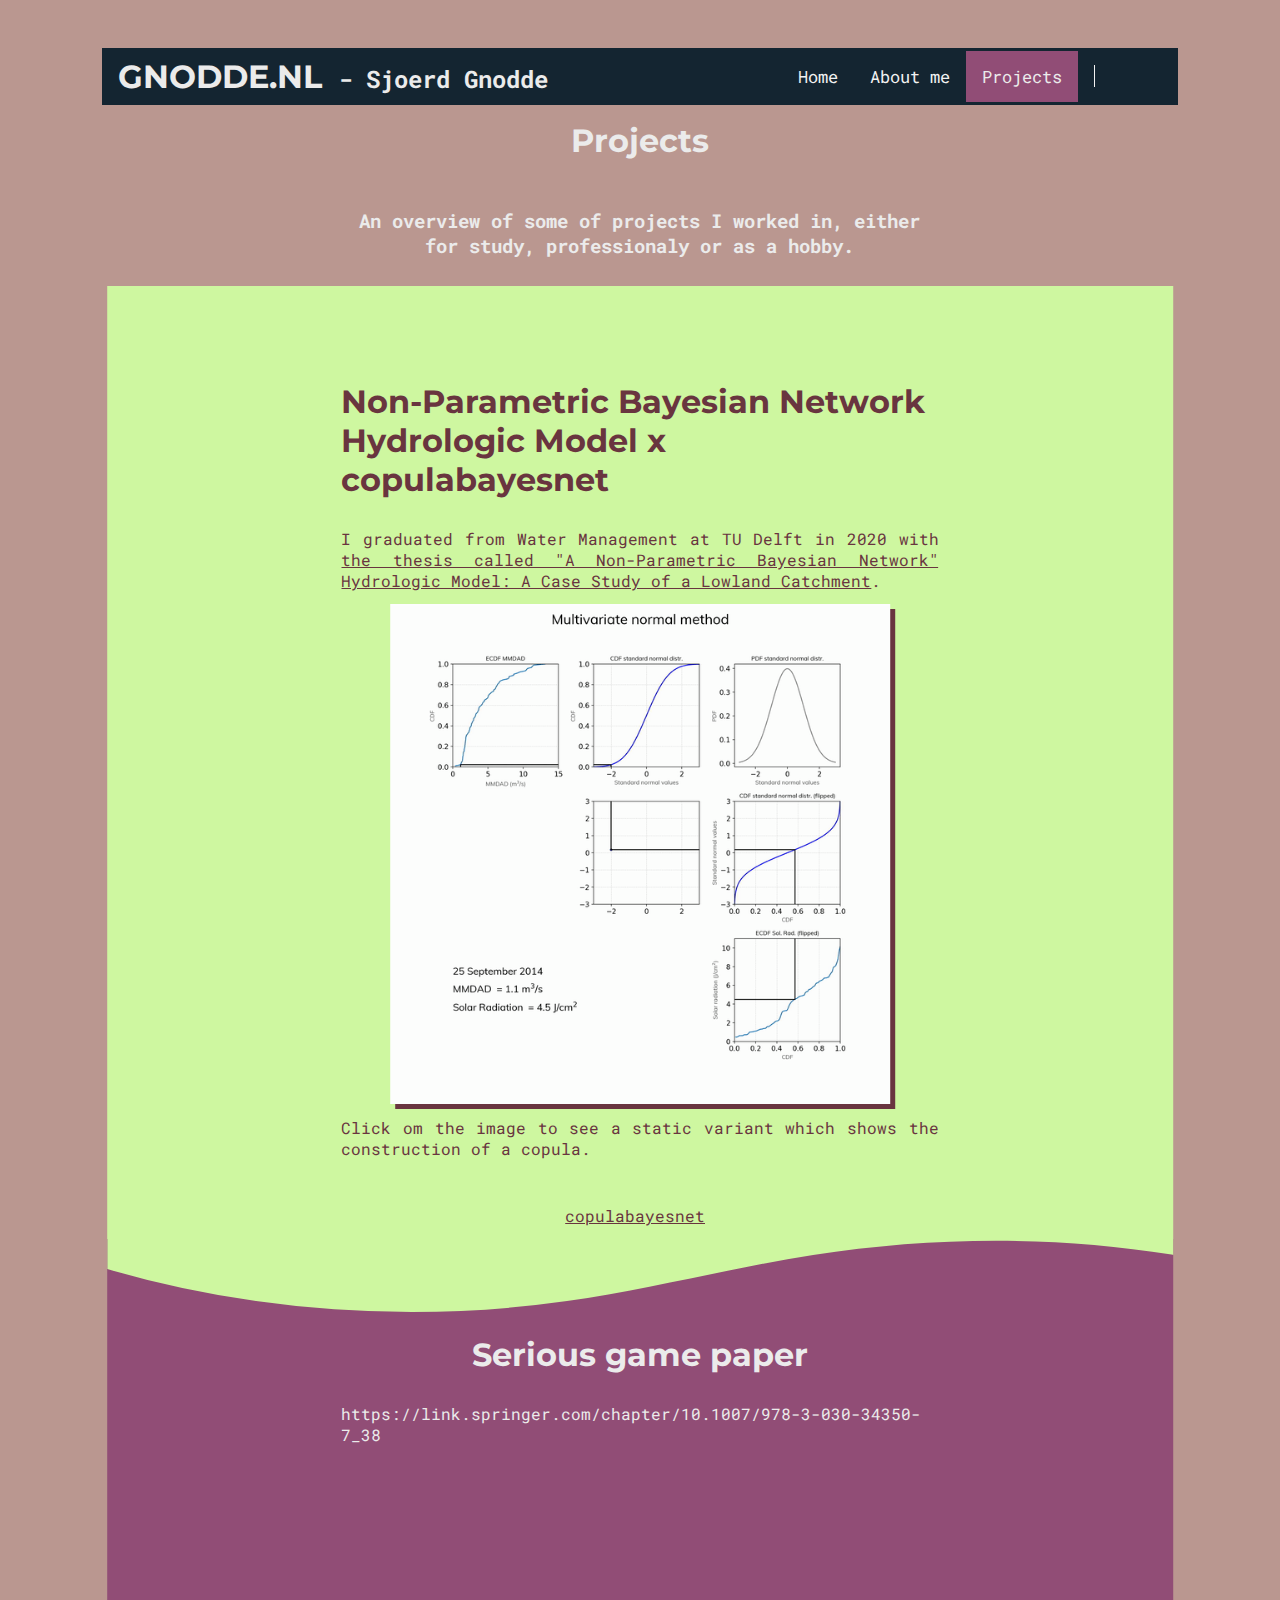
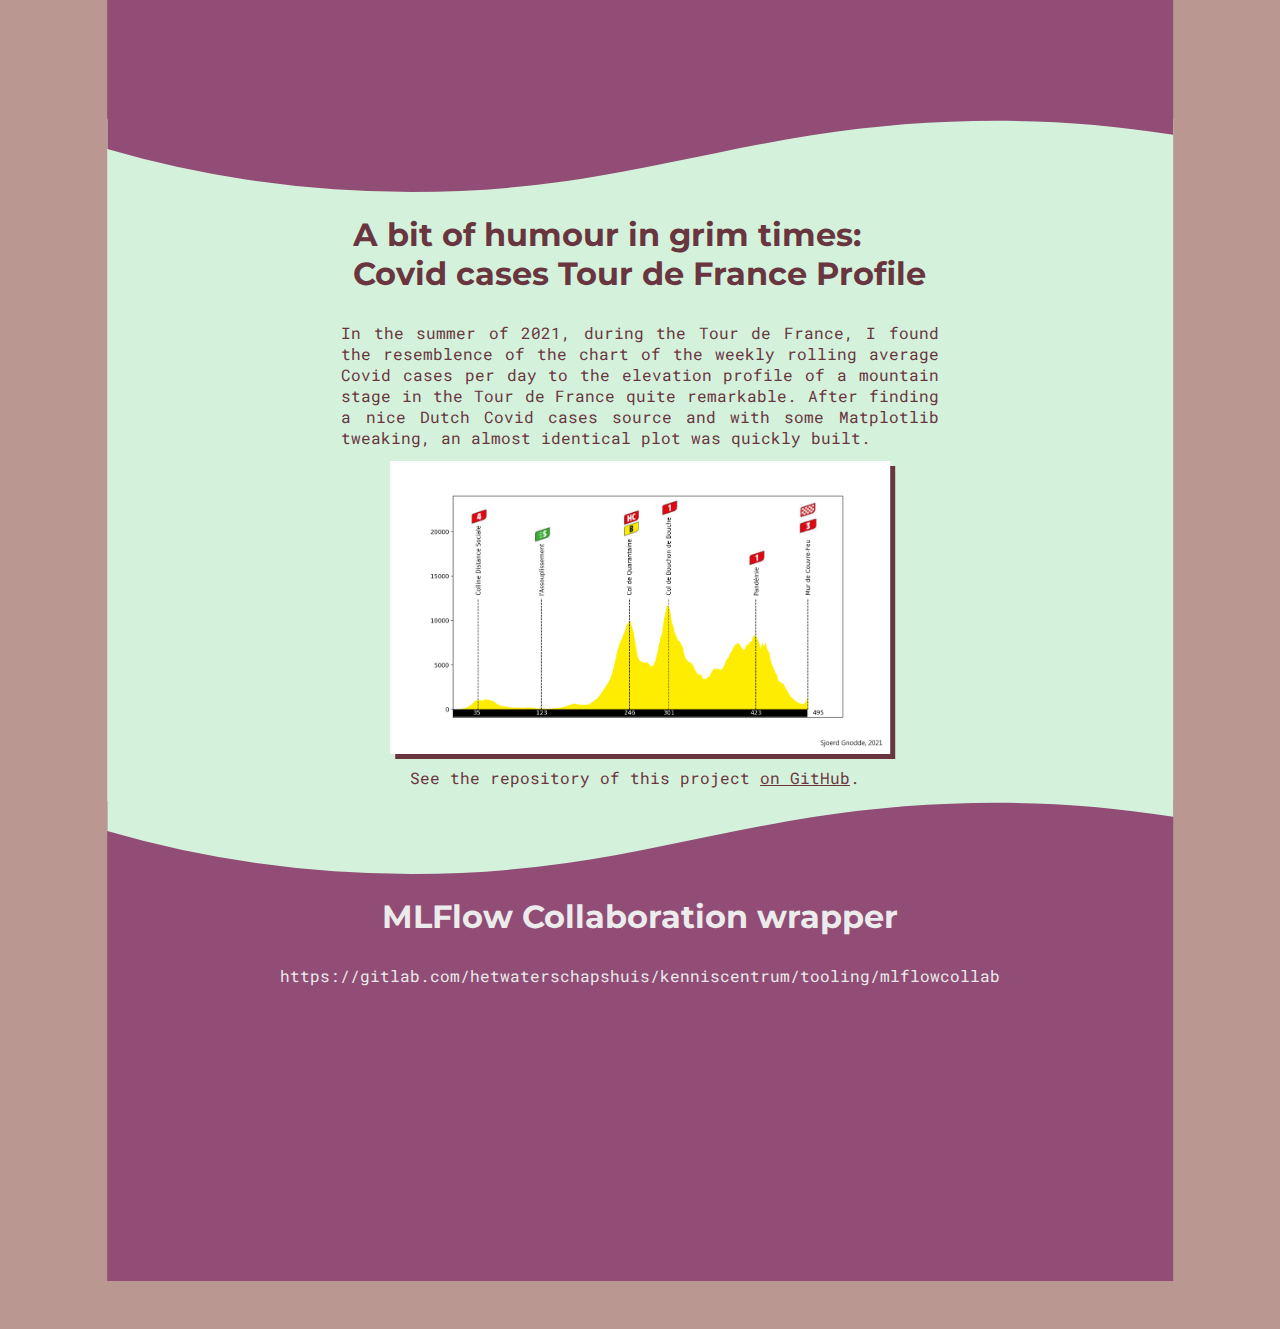
==== public_html/projects.html @ 3bbf26e2 "added favicon" ====
<!DOCTYPE html>
<html>

<head>
    <title>Projects - GNODDE.NL - Sjoerd Gnodde</title>
    <meta charset="UTF-8">
    
    <meta name="keywords" content="Projects, Gnodde, Sjoerd, copylabayesnet, tour de france, data scientist, hydrologist, Python">
    <meta name="author" content="Sjoerd Gnodde">
    <meta name="viewport" content="width=device-width, initial-scale=1.0">

    <link rel="apple-touch-icon-precomposed" sizes="57x57" href="img/apple-touch-icon-57x57.png" />
    <link rel="apple-touch-icon-precomposed" sizes="114x114" href="img/apple-touch-icon-114x114.png" />
    <link rel="apple-touch-icon-precomposed" sizes="72x72" href="img/apple-touch-icon-72x72.png" />
    <link rel="apple-touch-icon-precomposed" sizes="144x144" href="img/apple-touch-icon-144x144.png" />
    <link rel="apple-touch-icon-precomposed" sizes="60x60" href="img/apple-touch-icon-60x60.png" />
    <link rel="apple-touch-icon-precomposed" sizes="120x120" href="img/apple-touch-icon-120x120.png" />
    <link rel="apple-touch-icon-precomposed" sizes="76x76" href="img/apple-touch-icon-76x76.png" />
    <link rel="apple-touch-icon-precomposed" sizes="152x152" href="img/apple-touch-icon-152x152.png" />
    <link rel="icon" type="image/png" href="img/img/favicon-196x196.png" sizes="196x196" />
    <link rel="icon" type="image/png" href="img/favicon-96x96.png" sizes="96x96" />
    <link rel="icon" type="image/png" href="img/favicon-32x32.png" sizes="32x32" />
    <link rel="icon" type="image/png" href="img/favicon-16x16.png" sizes="16x16" />
    <link rel="icon" type="image/png" href="img/favicon-128.png" sizes="128x128" />
    <meta name="application-name" content="&nbsp;"/>
    <meta name="msapplication-TileColor" content="#FFFFFF" />
    <meta name="msapplication-TileImage" content="img/mstile-144x144.png" />
    <meta name="msapplication-square70x70logo" content="img/mstile-70x70.png" />
    <meta name="msapplication-square150x150logo" content="img/mstile-150x150.png" />
    <meta name="msapplication-wide310x150logo" content="img/mstile-310x150.png" />
    <meta name="msapplication-square310x310logo" content="img/mstile-310x310.png" />
    
    <link rel="stylesheet" href="css/base.css?v=1.2">
</head>

<body onload="replaceText()">


    <div class="topnav" id="topnav2">
        <h1>GNODDE.NL</h1>
        <h2>- Sjoerd Gnodde</h2>
        <a class="icon2" href="https://www.linkedin.com/in/sjoerdgnodde/"><svg id="icon2svg" role="img" viewBox="0 0 24 24" xmlns="http://www.w3.org/2000/svg"><title>LinkedIn</title><path d="M20.447 20.452h-3.554v-5.569c0-1.328-.027-3.037-1.852-3.037-1.853 0-2.136 1.445-2.136 2.939v5.667H9.351V9h3.414v1.561h.046c.477-.9 1.637-1.85 3.37-1.85 3.601 0 4.267 2.37 4.267 5.455v6.286zM5.337 7.433c-1.144 0-2.063-.926-2.063-2.065 0-1.138.92-2.063 2.063-2.063 1.14 0 2.064.925 2.064 2.063 0 1.139-.925 2.065-2.064 2.065zm1.782 13.019H3.555V9h3.564v11.452zM22.225 0H1.771C.792 0 0 .774 0 1.729v20.542C0 23.227.792 24 1.771 24h20.451C23.2 24 24 23.227 24 22.271V1.729C24 .774 23.2 0 22.222 0h.003z"/></svg></a>
        <a class="icon1" href="https://github.com/SjoerdGn"><svg id="icon1svg" role="img" viewBox="0 0 24 24" xmlns="http://www.w3.org/2000/svg"><title>GitHub</title><path d="M12 .297c-6.63 0-12 5.373-12 12 0 5.303 3.438 9.8 8.205 11.385.6.113.82-.258.82-.577 0-.285-.01-1.04-.015-2.04-3.338.724-4.042-1.61-4.042-1.61C4.422 18.07 3.633 17.7 3.633 17.7c-1.087-.744.084-.729.084-.729 1.205.084 1.838 1.236 1.838 1.236 1.07 1.835 2.809 1.305 3.495.998.108-.776.417-1.305.76-1.605-2.665-.3-5.466-1.332-5.466-5.93 0-1.31.465-2.38 1.235-3.22-.135-.303-.54-1.523.105-3.176 0 0 1.005-.322 3.3 1.23.96-.267 1.98-.399 3-.405 1.02.006 2.04.138 3 .405 2.28-1.552 3.285-1.23 3.285-1.23.645 1.653.24 2.873.12 3.176.765.84 1.23 1.91 1.23 3.22 0 4.61-2.805 5.625-5.475 5.92.42.36.81 1.096.81 2.22 0 1.606-.015 2.896-.015 3.286 0 .315.21.69.825.57C20.565 22.092 24 17.592 24 12.297c0-6.627-5.373-12-12-12"/></svg></a>
        <a class="unclickable"><div class="vl"></div></a>
        <a class="active" href="projects.html">Projects</a>
        <a href="about-me.html">About me</a>
        <a href="index.html">Home</a>
    </div>

    <div>
        <h1 class='centered_header' id="maxwidth600">Projects</h1>
        <h3 class='centered_header' id="maxwidth600">An overview of some of 
            projects I worked in, either for study, professionaly or as a hobby.</h3>

    </div>

    <section class="blue">

        <h1> Non-Parametric Bayesian Network Hydrologic Model x copulabayesnet</h1>
        <p>
            I graduated from Water Management at TU Delft in 2020 with 
            <a href="https://repository.tudelft.nl/islandora/object/uuid%253Acaf354af-3dbf-48aa-9cef-2eee2a9147a3">the thesis called "A Non-Parametric Bayesian Network"
            Hydrologic Model: A Case Study of a Lowland Catchment</a>.
        </p>
        <img class='proj_img' id="gausscop" src="img/ECDF.gif" onclick="changeImage('gausscop', 'img/ECDF.gif','img/gaussian_2_var.png')" alt="GIF of construction of copula" title="Construction of copula" />
        <p>
            Click om the image to see a static variant which shows the construction of a copula.
        </p>
        <br />
        <p>
            <a href="https://copulabayesnet.readthedocs.io/en/latest/">copulabayesnet</a>
            
        </p>
 
    </section>
    <section class="red">
        <h1>Serious game paper</h1>
        <p>https://link.springer.com/chapter/10.1007/978-3-030-34350-7_38</p>
        <div class="wave1" id="waveblue">
            <svg data-name="Layer 1" xmlns="http://www.w3.org/2000/svg" viewBox="0 0 1200 120" preserveAspectRatio="none">
            <path d="M321.39,56.44c58-10.79,114.16-30.13,172-41.86,82.39-16.72,168.19-17.73,250.45-.39C823.78,31,906.67,72,985.66,92.83c70.05,18.48,146.53,26.09,214.34,3V0H0V27.35A600.21,600.21,0,0,0,321.39,56.44Z" class="shape-fill"></path>
        </svg>
    </section>
    <section class="pink">
        <h1>A bit of humour in grim times: </br> Covid cases Tour de France Profile</h1>
        <p>In the summer of 2021, during the Tour de France, I found the resemblence of the chart of the weekly rolling average Covid cases per day to the elevation profile of a mountain stage in the 
            Tour de France quite remarkable. After finding a nice Dutch Covid cases source and with some Matplotlib tweaking, an almost identical plot was quickly built.
            </p>
            <img class='proj_img'  src="img/TDF_corona_edition_icons.png" alt="Covid cases as Tour de France stage Profile" title="Covid cases as Tour de France stage Profile" />
            
            <p>
                See the repository of this project 
            <a href="https://github.com/SjoerdGn/covid-tdf-profile"> on GitHub</a>.

            </p>
        <div class="wave1" id='wavered'>
            <svg data-name="Layer 1" xmlns="http://www.w3.org/2000/svg" viewBox="0 0 1200 120" preserveAspectRatio="none">
            <path d="M321.39,56.44c58-10.79,114.16-30.13,172-41.86,82.39-16.72,168.19-17.73,250.45-.39C823.78,31,906.67,72,985.66,92.83c70.05,18.48,146.53,26.09,214.34,3V0H0V27.35A600.21,600.21,0,0,0,321.39,56.44Z" class="shape-fill"></path>
        </svg>
        </div>
    </section>
    <section class="red">
        <h1>MLFlow Collaboration wrapper</h1>
        <p>https://gitlab.com/hetwaterschapshuis/kenniscentrum/tooling/mlflowcollab</p>
        <div class="wave1" id='wavepink'>
            <svg data-name="Layer 1" xmlns="http://www.w3.org/2000/svg" viewBox="0 0 1200 120" preserveAspectRatio="none">
            <path d="M321.39,56.44c58-10.79,114.16-30.13,172-41.86,82.39-16.72,168.19-17.73,250.45-.39C823.78,31,906.67,72,985.66,92.83c70.05,18.48,146.53,26.09,214.34,3V0H0V27.35A600.21,600.21,0,0,0,321.39,56.44Z" class="shape-fill"></path>
        </svg>
    </section>
</body>
<script src="scripts/projects.js"></script>
</html>
---- public_html/css/base.css ----
/*@import url('https://fonts.googleapis.com/css2?family=Roboto+Mono:wght@100&display=swap');
*/

@import url('https://fonts.googleapis.com/css2?family=Montserrat:wght@800&family=Roboto+Mono:wght@100&display=swap');

/* base styles */

* {
    margin: 0;
    font-family: "Roboto Mono";
    color: rgb(235, 235, 235);
    overflow-x: hidden;
    /*background-color: rgb(233, 233, 233);*/
}

/* 22223b-4a4e69-9a8c98-c9ada7-f2e9e4 */
:root {
    --c1: #d4f2db;
    --c2: #cef7a0;
    --c3: #ba9790;
    --c4: #914d76;
    --c5: #69353f;
    --c6: #142531;
}


/*
:root {
    --c1: #C6878F;
    --c2: #B79D94;
    --c3: #969696;
    --c4: #67697C;
    --c5: #253D5B;
  }
*/

body {
    /*background-image: url('../img/mountain_1.png');*/
    background-color: var(--c3);
    background-size: 100%;
    padding: 3em;
    /*
    background-repeat: no-repeat;
    background-attachment: fixed;
    background-position: center;
    */
}



.top {
    margin: 0;
    position: relative;
    width: 100%;
    background-image: url('../img/mountain_1.png');
    height: 100%;
    max-height: 1200px;
    opacity: 1;
    z-index: -1;
}

h1 {
    font-family: 'Montserrat', sans-serif;
    color: rgb(235, 235, 235);
    margin-bottom: .5em;
    margin-top: .5em;
}

h3 {
    margin-bottom: 0.5em;
}

.center-screen {
    display: flex;
    align-items: center;
    text-align: center;
    min-height: 100vh;
}

p::after {
    content: "\a";
    white-space: pre;
}

/*
.navbar {
    padding: 20px;
    display: flex;
    align-items: center;
    max-width: 600px;
    margin-right: auto;
    margin-left: auto;
    border-bottom: 2px solid rgb(235, 235, 235);
}

img {
    padding: 20px 20px 20px 0px;
    margin: auto;
}
*/
img {
    padding: 0;
    box-shadow: 5px 5px var(--c5);
}






.footer {
    padding: 20px;
    display: flex;
    align-items: center;
    max-width: 600px;
    margin: 0 auto;
    border-bottom: 2px solid rgb(235, 235, 235);
}

.footer .links {
    margin-left: auto;
}

.footer a {
    margin-left: 16px;
    text-decoration: none;
    padding: 6px;
}


/* NAVBAR */


/* Add a black background color to the top navigation */

.topnav {
    background-color: var(--c6);
    overflow: hidden;
    padding: .2em .2em .2em .5em;
    margin-left: auto;
    margin-right: auto;
}


/* Style the links inside the navigation bar */

.topnav a {
    float: right;
    color: #f2f2f2;
    text-align: center;
    padding: 14px 16px;
    text-decoration: none;
    font-size: 17px;
}

.topnav h1 {
    float: left;
    margin-bottom: auto;
    margin-top: auto;
    text-align: center;
    padding-top: 6px;
    padding-bottom: 5px;
    padding-left: 8px;
    padding-right: 8px;
}

.topnav h2 {
    float: left;
    margin-bottom: auto;
    margin-top: auto;
    text-align: center;
    padding-top: 12px;
    padding-left: 8px;
    padding-right: 8px;
}


.topnav svg {
    max-height: 1em;
    fill:rgb(235, 235, 235);
    transform: translate(0%, 10%);
}


.vl {
    border-left: 1px solid #f2f2f2;
    height: 1.3em;
  }


/* Change the color of links on hover */

.topnav a:hover:not(.unclickable) {
    background-color: var(--c1);
    color: var(--c6);
    fill: var(--c6);
}

.topnav a:hover svg {
    fill:var(--c6);
}

/* Add a color to the active/current link */

.topnav a.active {
    background-color: var(--c4);
    color: rgb(235, 235, 235);
}

#topnav2 {
    max-width: 90%;
}
/*
position: relative;
    display: flex;
    flex-direction: column;
    align-items: center;
    min-height: 400px;
    padding-top: 5em;
    padding-right: 18%;
    padding-left: 18%;
    max-width: 50%;
    min-width: 420px;
    left: 50%;
    right: 50%;
    transform: translate(-50%, -0%);
*/

#maxwidth600 {
    max-width: calc(42% + 100px);
    margin-left: auto;
    margin-right: auto;
    margin-bottom: 1.5em;
    min-width: calc(400px)
}

/* OLD NAVBAR */

.navbar h1 {
    font-family: 'Montserrat', sans-serif;
    color: #3f3f3f;
}

.navbar .links {
    margin-left: auto;
}

.navbar a {
    margin-left: 16px;
    text-decoration: none;
    padding: 6px;
}

.navbar a:hover {
    color: rgb(0, 0, 155);
    text-decoration: underline;
}

.footer a:hover {
    color: rgb(0, 0, 155);
    text-decoration: underline;
}

.content {
    max-width: 600px;
    margin: 40px auto;
    padding: 20px;
}

.code {
    color: rgb(190, 190, 190);
    background-color: rgb(0, 0, 0);
    border: 1px solid #999;
    display: block;
    padding: 20px;
}

#section1 {
    background-color: var(--c5);
    padding: 1em;
    min-height: 500px;
}

section {
    position: relative;
    display: flex;
    flex-direction: column;
    align-items: center;
    min-height: 400px;
    padding-top: 5em;
    
    width: calc(42% + 100px);
    left: 50%;
    right: 50%;
    transform: translate(-50%, -0%);
    padding-right: calc(24% - 50px);
    padding-left: calc(24% - 50px);
    min-width: calc(400px)

}


section p {
    text-align: justify;
    text-justify: inter-word;
    margin-bottom: .8em;
    margin-top: .8em;
}

.centered_header {
    text-align: center;
}



.blue {
    background: var(--c2);
}

.blue h1 {
    color: var(--c5);
}

.blue p {
    color: var(--c5);
}

.blue a {
    color: var(--c5);
}

.red {
    background: var(--c4);
}

.pink {
    background: var(--c1);
    overflow: hidden;
    color: var(--c5)
}

.pink h1 {
    color: var(--c5);
}

.pink p {
    color: var(--c5);
}


.pink a {
    color: var(--c5);
}

.dark {
    background: var(--c3);
}

.wave1 {
    position: absolute;
    top: 0;
    left: 0;
    width: 100%;
    overflow: hidden;
    line-height: 0;
}

.wave1 svg {
    position: relative;
    display: block;
    width: calc(161% + 1.3px);
    height: 132px;
}

#wavered .shape-fill {
    fill: var(--c4);
}

#wavedark .shape-fill {
    fill: var(--c3);
}

#wavepink .shape-fill {
    fill: var(--c1);
}

#waveblue .shape-fill {
    fill: var(--c2);
}

section img.proj_img {
    width: 100%;
    max-width: 500px;
    margin-left: auto;
    margin-right: auto;
}

#gausscop {
    cursor: pointer;
}
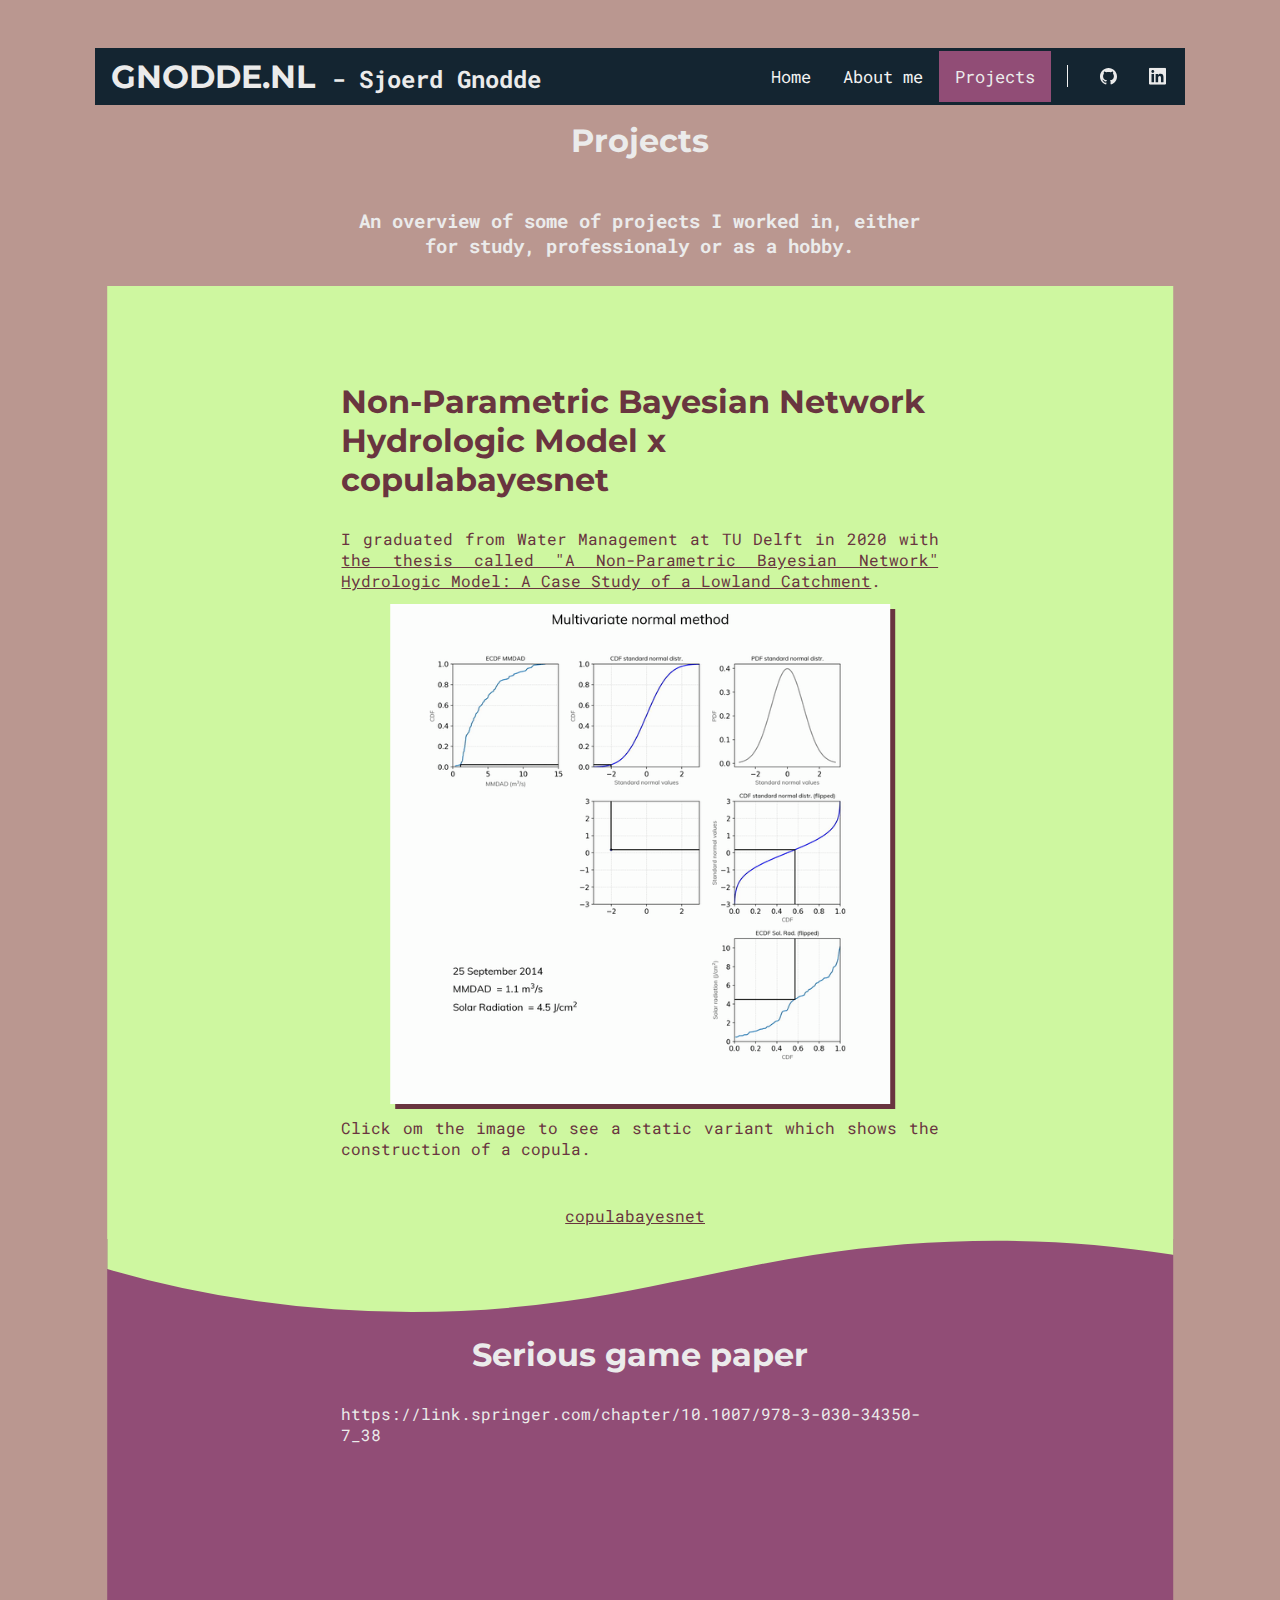
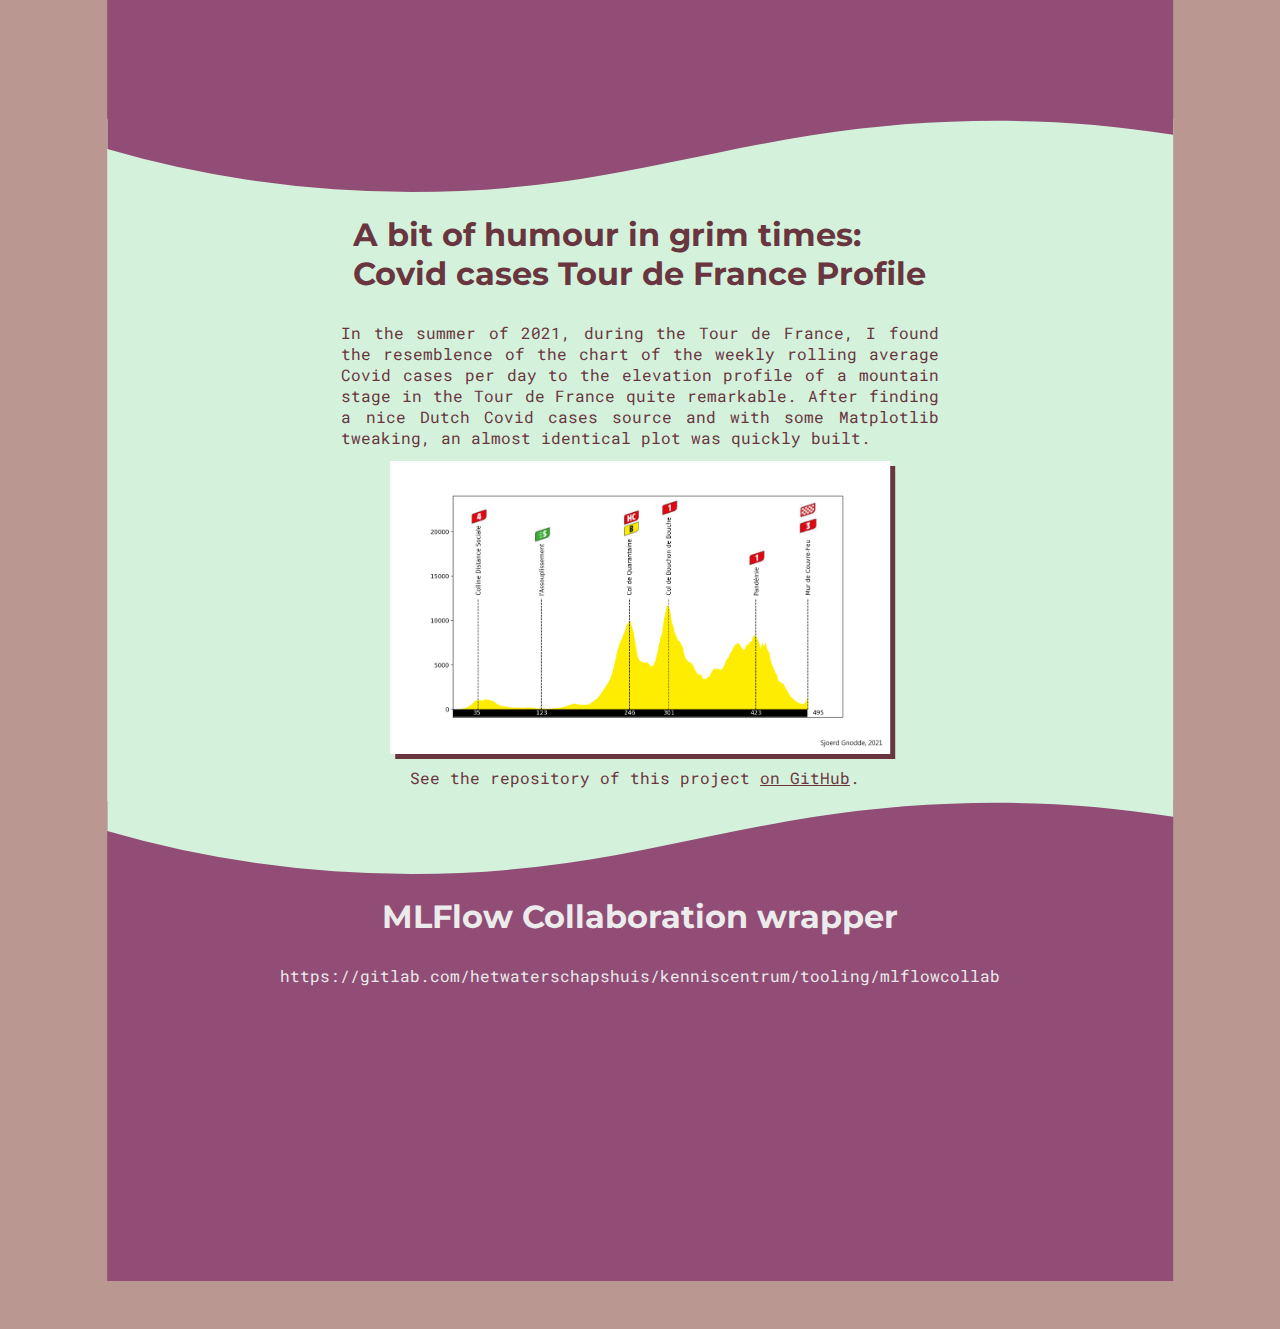
==== commit 39dc61b8: "menu bar phone - quick fix on projects page" ====
--- a/public_html/projects.html
+++ b/public_html/projects.html
@@ -37,15 +37,58 @@
 
 
     <div class="topnav" id="topnav2">
-        <h1>GNODDE.NL</h1>
-        <h2>- Sjoerd Gnodde</h2>
-        <a class="icon2" href="https://www.linkedin.com/in/sjoerdgnodde/"><svg id="icon2svg" role="img" viewBox="0 0 24 24" xmlns="http://www.w3.org/2000/svg"><title>LinkedIn</title><path d="M20.447 20.452h-3.554v-5.569c0-1.328-.027-3.037-1.852-3.037-1.853 0-2.136 1.445-2.136 2.939v5.667H9.351V9h3.414v1.561h.046c.477-.9 1.637-1.85 3.37-1.85 3.601 0 4.267 2.37 4.267 5.455v6.286zM5.337 7.433c-1.144 0-2.063-.926-2.063-2.065 0-1.138.92-2.063 2.063-2.063 1.14 0 2.064.925 2.064 2.063 0 1.139-.925 2.065-2.064 2.065zm1.782 13.019H3.555V9h3.564v11.452zM22.225 0H1.771C.792 0 0 .774 0 1.729v20.542C0 23.227.792 24 1.771 24h20.451C23.2 24 24 23.227 24 22.271V1.729C24 .774 23.2 0 22.222 0h.003z"/></svg></a>
-        <a class="icon1" href="https://github.com/SjoerdGn"><svg id="icon1svg" role="img" viewBox="0 0 24 24" xmlns="http://www.w3.org/2000/svg"><title>GitHub</title><path d="M12 .297c-6.63 0-12 5.373-12 12 0 5.303 3.438 9.8 8.205 11.385.6.113.82-.258.82-.577 0-.285-.01-1.04-.015-2.04-3.338.724-4.042-1.61-4.042-1.61C4.422 18.07 3.633 17.7 3.633 17.7c-1.087-.744.084-.729.084-.729 1.205.084 1.838 1.236 1.838 1.236 1.07 1.835 2.809 1.305 3.495.998.108-.776.417-1.305.76-1.605-2.665-.3-5.466-1.332-5.466-5.93 0-1.31.465-2.38 1.235-3.22-.135-.303-.54-1.523.105-3.176 0 0 1.005-.322 3.3 1.23.96-.267 1.98-.399 3-.405 1.02.006 2.04.138 3 .405 2.28-1.552 3.285-1.23 3.285-1.23.645 1.653.24 2.873.12 3.176.765.84 1.23 1.91 1.23 3.22 0 4.61-2.805 5.625-5.475 5.92.42.36.81 1.096.81 2.22 0 1.606-.015 2.896-.015 3.286 0 .315.21.69.825.57C20.565 22.092 24 17.592 24 12.297c0-6.627-5.373-12-12-12"/></svg></a>
-        <a class="unclickable"><div class="vl"></div></a>
+            <h1>GNODDE.NL</h1>
+            <h2>- Sjoerd Gnodde</h2>
+            <div class="menuRight">
+            <a class="icon" href="https://www.linkedin.com/in/sjoerdgnodde/"><svg id="icon2svg" role="img"
+                    viewBox="0 0 24 24" xmlns="http://www.w3.org/2000/svg"  xlink:href="data:image/png;base64" height="100%" width="100%" >
+                    <title>LinkedIn</title>
+                    <path
+                        d="M20.447 20.452h-3.554v-5.569c0-1.328-.027-3.037-1.852-3.037-1.853 0-2.136 1.445-2.136 2.939v5.667H9.351V9h3.414v1.561h.046c.477-.9 1.637-1.85 3.37-1.85 3.601 0 4.267 2.37 4.267 5.455v6.286zM5.337 7.433c-1.144 0-2.063-.926-2.063-2.065 0-1.138.92-2.063 2.063-2.063 1.14 0 2.064.925 2.064 2.063 0 1.139-.925 2.065-2.064 2.065zm1.782 13.019H3.555V9h3.564v11.452zM22.225 0H1.771C.792 0 0 .774 0 1.729v20.542C0 23.227.792 24 1.771 24h20.451C23.2 24 24 23.227 24 22.271V1.729C24 .774 23.2 0 22.222 0h.003z" />
+                </svg></a>
+            <a class="icon" href="https://github.com/SjoerdGn"><svg id="icon1svg" role="img" viewBox="0 0 24 24"
+                    xmlns="http://www.w3.org/2000/svg" xlink:href="data:image/png;base64" height="100%" width="100%" >
+                    <title>GitHub</title>
+                    <path
+                        d="M12 .297c-6.63 0-12 5.373-12 12 0 5.303 3.438 9.8 8.205 11.385.6.113.82-.258.82-.577 0-.285-.01-1.04-.015-2.04-3.338.724-4.042-1.61-4.042-1.61C4.422 18.07 3.633 17.7 3.633 17.7c-1.087-.744.084-.729.084-.729 1.205.084 1.838 1.236 1.838 1.236 1.07 1.835 2.809 1.305 3.495.998.108-.776.417-1.305.76-1.605-2.665-.3-5.466-1.332-5.466-5.93 0-1.31.465-2.38 1.235-3.22-.135-.303-.54-1.523.105-3.176 0 0 1.005-.322 3.3 1.23.96-.267 1.98-.399 3-.405 1.02.006 2.04.138 3 .405 2.28-1.552 3.285-1.23 3.285-1.23.645 1.653.24 2.873.12 3.176.765.84 1.23 1.91 1.23 3.22 0 4.61-2.805 5.625-5.475 5.92.42.36.81 1.096.81 2.22 0 1.606-.015 2.896-.015 3.286 0 .315.21.69.825.57C20.565 22.092 24 17.592 24 12.297c0-6.627-5.373-12-12-12" />
+                </svg></a>
+            <a class="unclickable">
+                <div class="vl"></div>
+            </a>
+            <a class="active" href="projects.html">Projects</a>
+            <a href="about-me.html">About me</a>
+            <a href="index.html">Home</a>
+        </div>
+    
+        <div class="mobileMenu" onclick="mmPlay(this)">
+            <div class="bar1"></div>
+            <div class="bar2"></div>
+            <div class="bar3"></div>
+          </div>
+          
+        </div>
+        <div id="mobileMenuOut" >
+            <a class="icon" href="https://www.linkedin.com/in/sjoerdgnodde/"><svg id="icon2svg" role="img"
+                viewBox="0 0 24 24" xmlns="http://www.w3.org/2000/svg"  xlink:href="data:image/png;base64" height="100%" width="100%" >
+                <title>LinkedIn</title>
+                <path
+                    d="M20.447 20.452h-3.554v-5.569c0-1.328-.027-3.037-1.852-3.037-1.853 0-2.136 1.445-2.136 2.939v5.667H9.351V9h3.414v1.561h.046c.477-.9 1.637-1.85 3.37-1.85 3.601 0 4.267 2.37 4.267 5.455v6.286zM5.337 7.433c-1.144 0-2.063-.926-2.063-2.065 0-1.138.92-2.063 2.063-2.063 1.14 0 2.064.925 2.064 2.063 0 1.139-.925 2.065-2.064 2.065zm1.782 13.019H3.555V9h3.564v11.452zM22.225 0H1.771C.792 0 0 .774 0 1.729v20.542C0 23.227.792 24 1.771 24h20.451C23.2 24 24 23.227 24 22.271V1.729C24 .774 23.2 0 22.222 0h.003z" />
+            </svg></a>
+        <a class="icon" href="https://github.com/SjoerdGn"><svg id="icon1svg" role="img" viewBox="0 0 24 24"
+                xmlns="http://www.w3.org/2000/svg" xlink:href="data:image/png;base64" height="100%" width="100%" >
+                <title>GitHub</title>
+                <path
+                    d="M12 .297c-6.63 0-12 5.373-12 12 0 5.303 3.438 9.8 8.205 11.385.6.113.82-.258.82-.577 0-.285-.01-1.04-.015-2.04-3.338.724-4.042-1.61-4.042-1.61C4.422 18.07 3.633 17.7 3.633 17.7c-1.087-.744.084-.729.084-.729 1.205.084 1.838 1.236 1.838 1.236 1.07 1.835 2.809 1.305 3.495.998.108-.776.417-1.305.76-1.605-2.665-.3-5.466-1.332-5.466-5.93 0-1.31.465-2.38 1.235-3.22-.135-.303-.54-1.523.105-3.176 0 0 1.005-.322 3.3 1.23.96-.267 1.98-.399 3-.405 1.02.006 2.04.138 3 .405 2.28-1.552 3.285-1.23 3.285-1.23.645 1.653.24 2.873.12 3.176.765.84 1.23 1.91 1.23 3.22 0 4.61-2.805 5.625-5.475 5.92.42.36.81 1.096.81 2.22 0 1.606-.015 2.896-.015 3.286 0 .315.21.69.825.57C20.565 22.092 24 17.592 24 12.297c0-6.627-5.373-12-12-12" />
+            </svg></a>
+            <a class="unclickable">
+                <div class="vl"></div>
+            </a>
         <a class="active" href="projects.html">Projects</a>
+        <br/>
+        <br/>
         <a href="about-me.html">About me</a>
-        <a href="index.html">Home</a>
-    </div>
+        <a  href="index.html">Home</a>
+        </div>
 
     <div>
         <h1 class='centered_header' id="maxwidth600">Projects</h1>
@@ -109,4 +152,5 @@
     </section>
 </body>
 <script src="scripts/projects.js"></script>
+<script src="scripts/main.js"></script>
 </html>--- a/public_html/css/base.css
+++ b/public_html/css/base.css
@@ -48,16 +48,7 @@
 
 
 
-.top {
-    margin: 0;
-    position: relative;
-    width: 100%;
-    background-image: url('../img/mountain_1.png');
-    height: 100%;
-    max-height: 1200px;
-    opacity: 1;
-    z-index: -1;
-}
+
 
 h1 {
     font-family: 'Montserrat', sans-serif;
@@ -141,8 +132,60 @@
     margin-right: auto;
 }
 
+@media screen and (max-width: 1100px) {
+    .topnav h2 {
+        display: none;
+    }
+}
+
+@media screen and (max-width: 870px) {
+    .menuRight {
+        display: none;
+    }
+}
+
+
+
+.topnav .mobileMenu {
+    float: right;
+    text-align: center;
+    padding: 14px 16px;
+}
 
 /* Style the links inside the navigation bar */
+
+.mobileMenu {
+    display: inline-block;
+    cursor: pointer;
+}
+
+.bar1, .bar2, .bar3 {
+    width: 25px;
+    height: 3px;
+    background-color: #f2f2f2;
+    margin: 4px 0;
+    transition: 0.4s;
+}
+
+.change .bar1 {
+    -webkit-transform: rotate(-45deg) translate(-5px, 5px);
+    transform: rotate(-45deg) translate(-5px, 5px);
+}
+
+.change .bar2 {
+    opacity: 0;
+}
+
+.change .bar3 {
+    -webkit-transform: rotate(45deg) translate(-5px, -5px);
+    transform: rotate(45deg) translate(-5px, -5px);
+}
+
+@media screen and (min-width: 870px) {
+    .mobileMenu {
+        display: none;
+    }
+}
 
 .topnav a {
     float: right;
@@ -177,7 +220,7 @@
 
 .topnav svg {
     max-height: 1em;
-    fill:rgb(235, 235, 235);
+    fill: rgb(235, 235, 235);
     transform: translate(0%, 10%);
 }
 
@@ -185,7 +228,7 @@
 .vl {
     border-left: 1px solid #f2f2f2;
     height: 1.3em;
-  }
+}
 
 
 /* Change the color of links on hover */
@@ -197,7 +240,7 @@
 }
 
 .topnav a:hover svg {
-    fill:var(--c6);
+    fill: var(--c6);
 }
 
 /* Add a color to the active/current link */
@@ -207,24 +250,71 @@
     color: rgb(235, 235, 235);
 }
 
+
+
+
+#mobileMenuOut a {
+    background-color: rgba(20, 37, 49, 0.5);
+    float: right;
+    color: #f2f2f2;
+    text-align: center;
+    padding: 14px 16px;
+    text-decoration: none;
+    font-size: 17px;
+}
+
+
+
+
+#mobileMenuOut svg {
+    max-height: 1em;
+    fill: rgb(235, 235, 235);
+    transform: translate(0%, 10%);
+}
+
+
+
+/* Change the color of links on hover */
+
+#mobileMenuOut a:hover:not(.unclickable) {
+    background-color: var(--c1);
+    color: var(--c6);
+    fill: var(--c6);
+}
+
+#mobileMenuOut a:hover svg {
+    fill: var(--c6);
+}
+
+/* Add a color to the active/current link */
+
+#mobileMenuOut a.active {
+    background-color: var(--c4);
+    color: rgb(235, 235, 235);
+}
+
+#mobileMenuOut {
+    position: absolute;
+    z-index: 1;
+    right: 48px;
+
+}
+
+
 #topnav2 {
-    max-width: 90%;
-}
-/*
-position: relative;
-    display: flex;
-    flex-direction: column;
-    align-items: center;
-    min-height: 400px;
-    padding-top: 5em;
-    padding-right: 18%;
-    padding-left: 18%;
-    max-width: 50%;
-    min-width: 420px;
-    left: 50%;
-    right: 50%;
-    transform: translate(-50%, -0%);
-*/
+    width: calc(86% + 60px);
+    min-width: calc(400px);
+    margin-left: auto;
+    margin-right: auto;
+}
+
+
+#mobileMenuOut {
+    display: none;
+}
+
+
+
 
 #maxwidth600 {
     max-width: calc(42% + 100px);
@@ -288,7 +378,7 @@
     align-items: center;
     min-height: 400px;
     padding-top: 5em;
-    
+
     width: calc(42% + 100px);
     left: 50%;
     right: 50%;
@@ -296,7 +386,6 @@
     padding-right: calc(24% - 50px);
     padding-left: calc(24% - 50px);
     min-width: calc(400px)
-
 }
 
 
@@ -397,4 +486,10 @@
 
 #gausscop {
     cursor: pointer;
+}
+
+
+#mobileMenuOut {
+    margin-left: auto;
+    margin-right: 0;
 }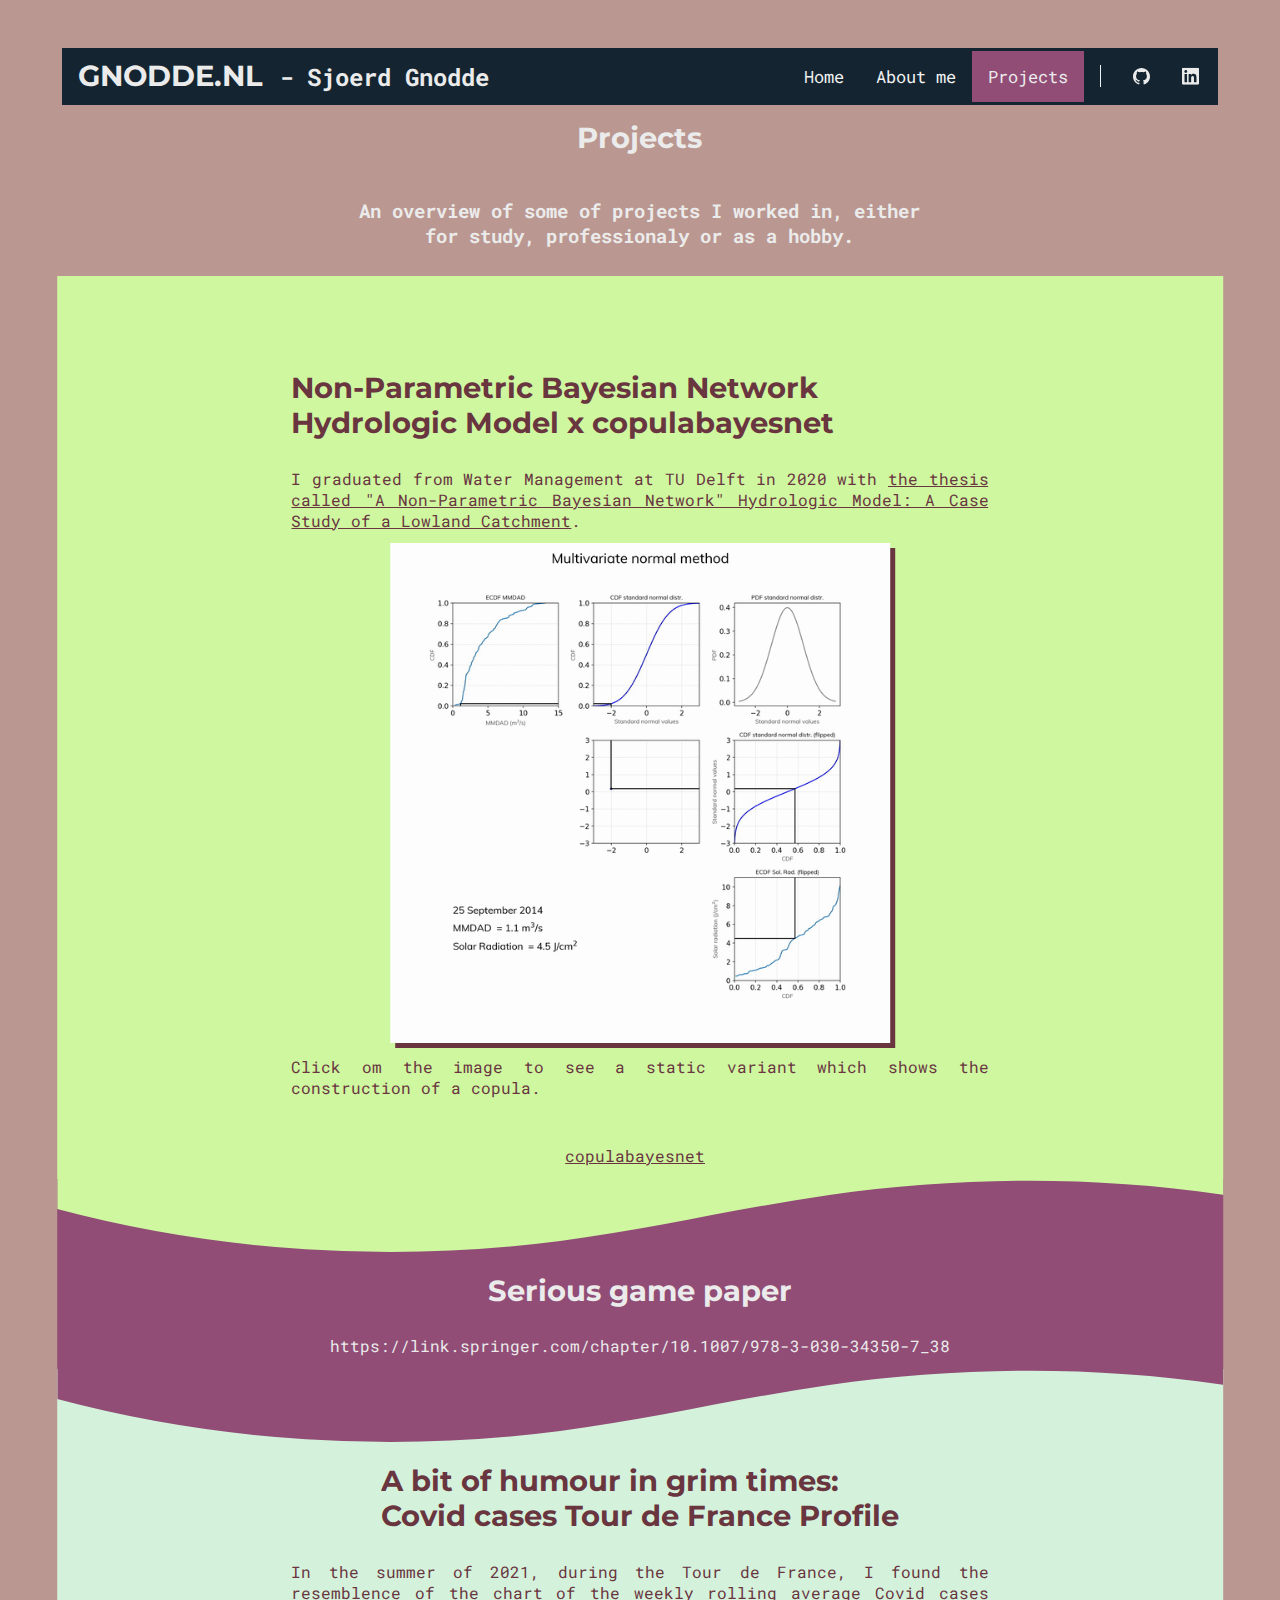
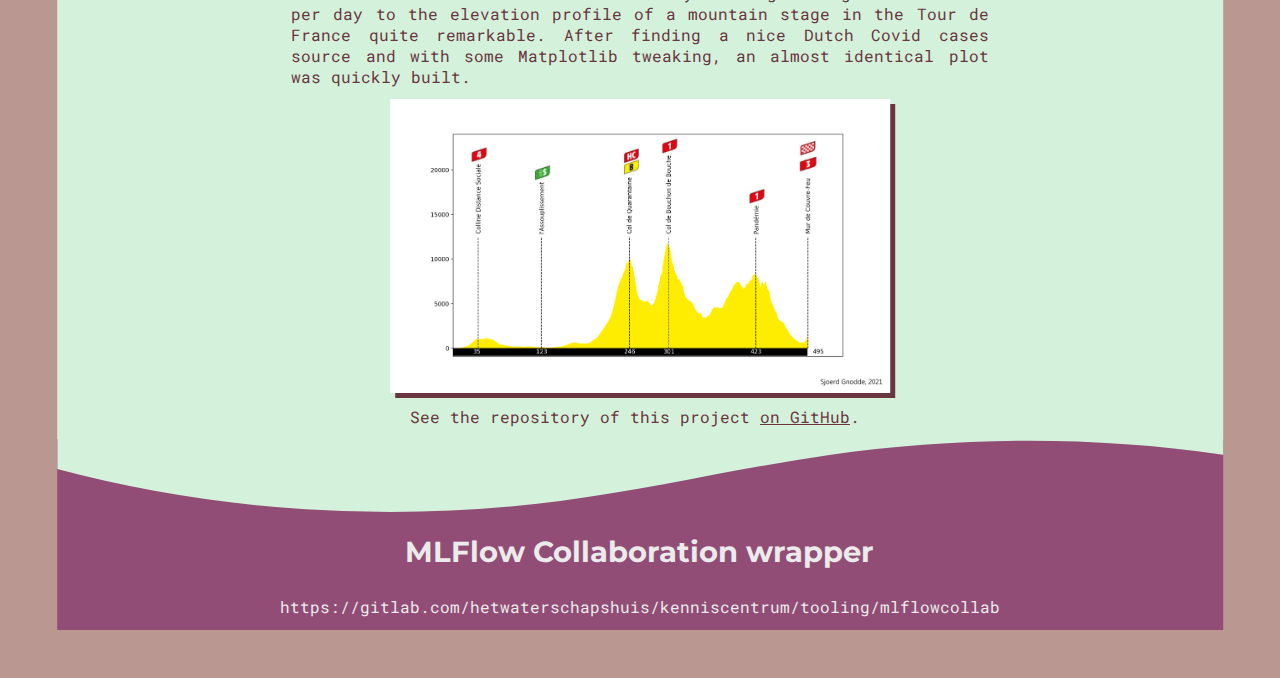
==== commit 6883701f: "width text homepage based on width page" ====
--- a/public_html/projects.html
+++ b/public_html/projects.html
@@ -30,7 +30,7 @@
     <meta name="msapplication-wide310x150logo" content="img/mstile-310x150.png" />
     <meta name="msapplication-square310x310logo" content="img/mstile-310x310.png" />
     
-    <link rel="stylesheet" href="css/base.css?v=1.2">
+    <link rel="stylesheet" href="css/base.css?v=1.4">
 </head>
 
 <body onload="replaceText()">
--- a/public_html/css/base.css
+++ b/public_html/css/base.css
@@ -55,6 +55,7 @@
     color: rgb(235, 235, 235);
     margin-bottom: .5em;
     margin-top: .5em;
+    font-size: 1.8em;
 }
 
 h3 {
@@ -113,7 +114,7 @@
 }
 
 .footer a {
-    margin-left: 16px;
+    margin-left: 0px;
     text-decoration: none;
     padding: 6px;
 }
@@ -201,7 +202,7 @@
     margin-bottom: auto;
     margin-top: auto;
     text-align: center;
-    padding-top: 6px;
+    padding-top: 7px;
     padding-bottom: 5px;
     padding-left: 8px;
     padding-right: 8px;
@@ -212,7 +213,7 @@
     margin-bottom: auto;
     margin-top: auto;
     text-align: center;
-    padding-top: 12px;
+    padding-top: 10px;
     padding-left: 8px;
     padding-right: 8px;
 }
@@ -302,8 +303,7 @@
 
 
 #topnav2 {
-    width: calc(86% + 60px);
-    min-width: calc(400px);
+    width: calc(95% + 20px);
     margin-left: auto;
     margin-right: auto;
 }
@@ -317,44 +317,19 @@
 
 
 #maxwidth600 {
-    max-width: calc(42% + 100px);
     margin-left: auto;
     margin-right: auto;
     margin-bottom: 1.5em;
-    min-width: calc(400px)
+    width: calc(42% + 100px);
+    padding-right: max(calc(24% - 50px),2px);
+    padding-left: max(calc(24% - 50px),2px);
+    min-width: 250px
 }
 
 /* OLD NAVBAR */
 
-.navbar h1 {
-    font-family: 'Montserrat', sans-serif;
-    color: #3f3f3f;
-}
-
-.navbar .links {
-    margin-left: auto;
-}
-
-.navbar a {
-    margin-left: 16px;
-    text-decoration: none;
-    padding: 6px;
-}
-
-.navbar a:hover {
-    color: rgb(0, 0, 155);
-    text-decoration: underline;
-}
-
-.footer a:hover {
-    color: rgb(0, 0, 155);
-    text-decoration: underline;
-}
-
-.content {
-    max-width: 600px;
-    margin: 40px auto;
-    padding: 20px;
+.openPage {
+    font-size: calc(1.8vw + 6px);
 }
 
 .code {
@@ -376,16 +351,15 @@
     display: flex;
     flex-direction: column;
     align-items: center;
-    min-height: 400px;
     padding-top: 5em;
 
-    width: calc(42% + 100px);
+    width: calc(42% + 200px);
     left: 50%;
     right: 50%;
     transform: translate(-50%, -0%);
-    padding-right: calc(24% - 50px);
-    padding-left: calc(24% - 50px);
-    min-width: calc(400px)
+    padding-right: max(calc(24% - 50px),2px);
+    padding-left: max(calc(24% - 50px),2px);
+    /*min-width: 300px;*/
 }
 
 
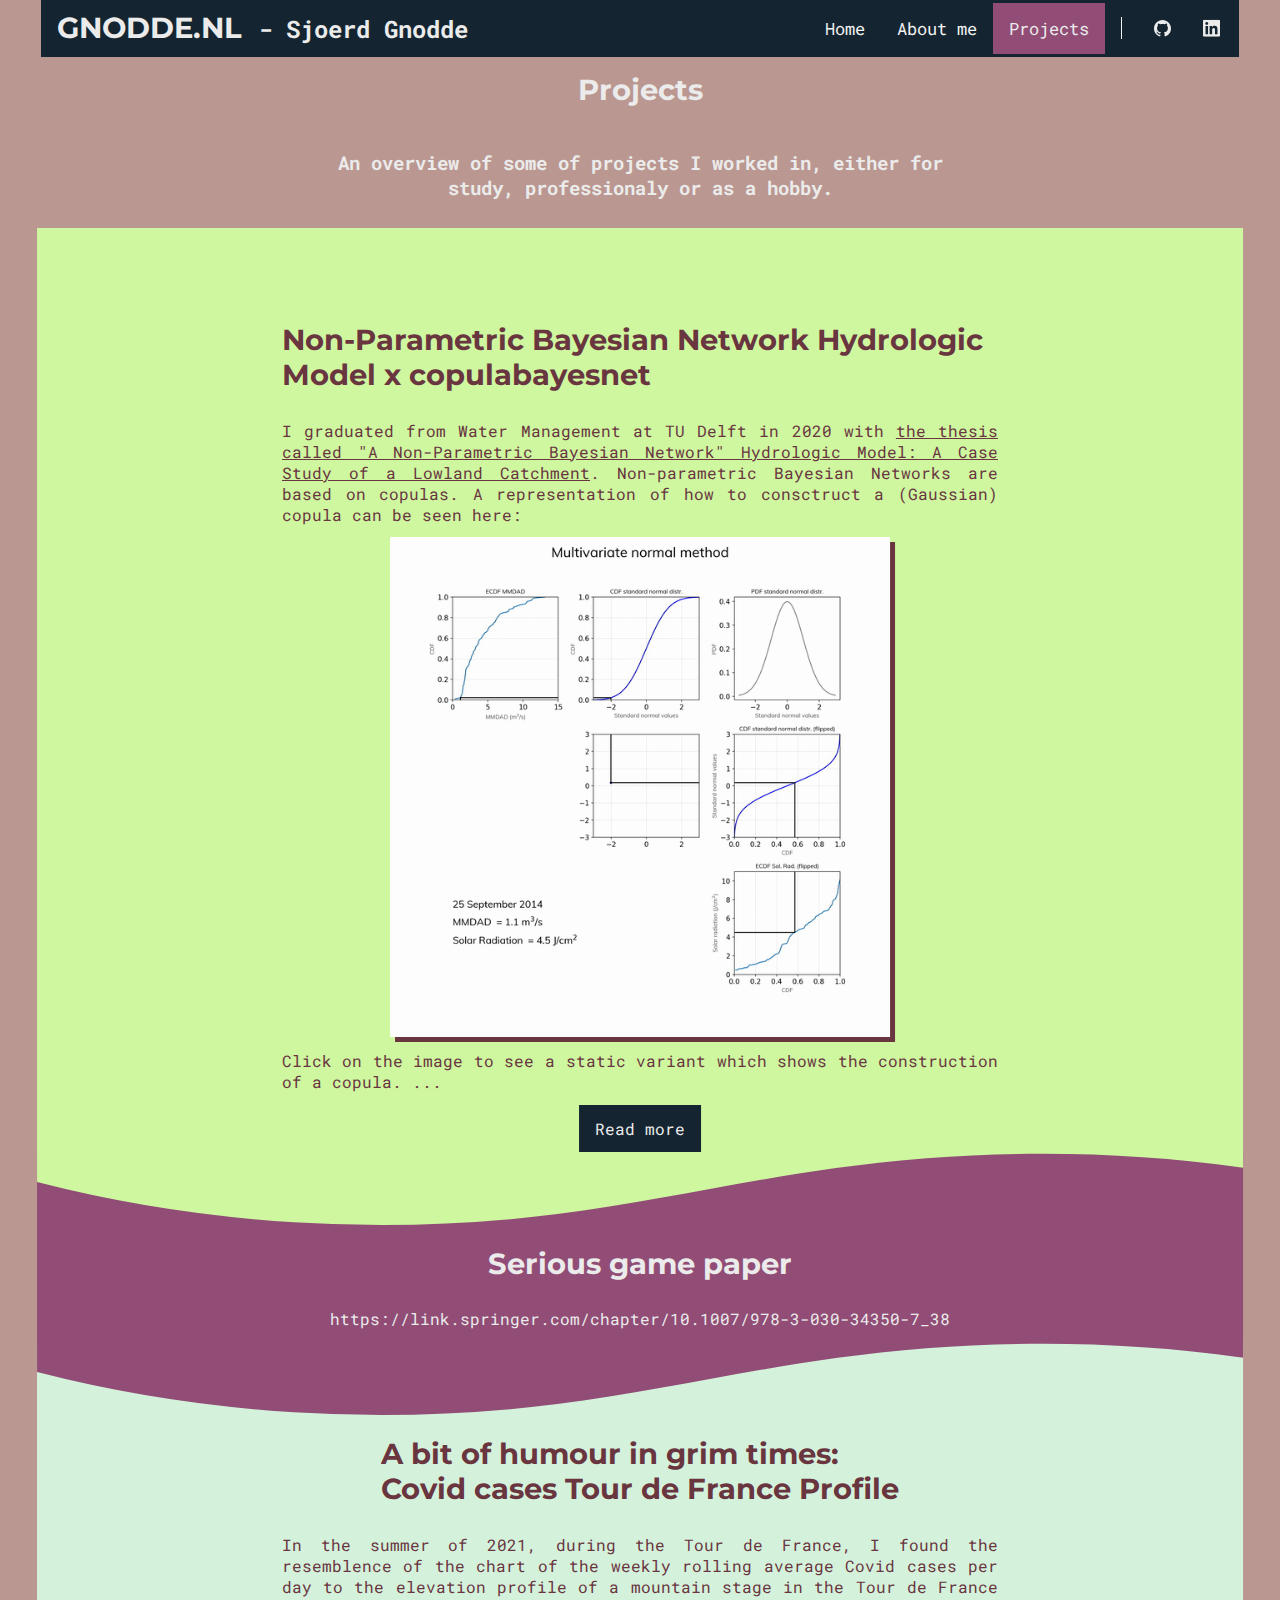
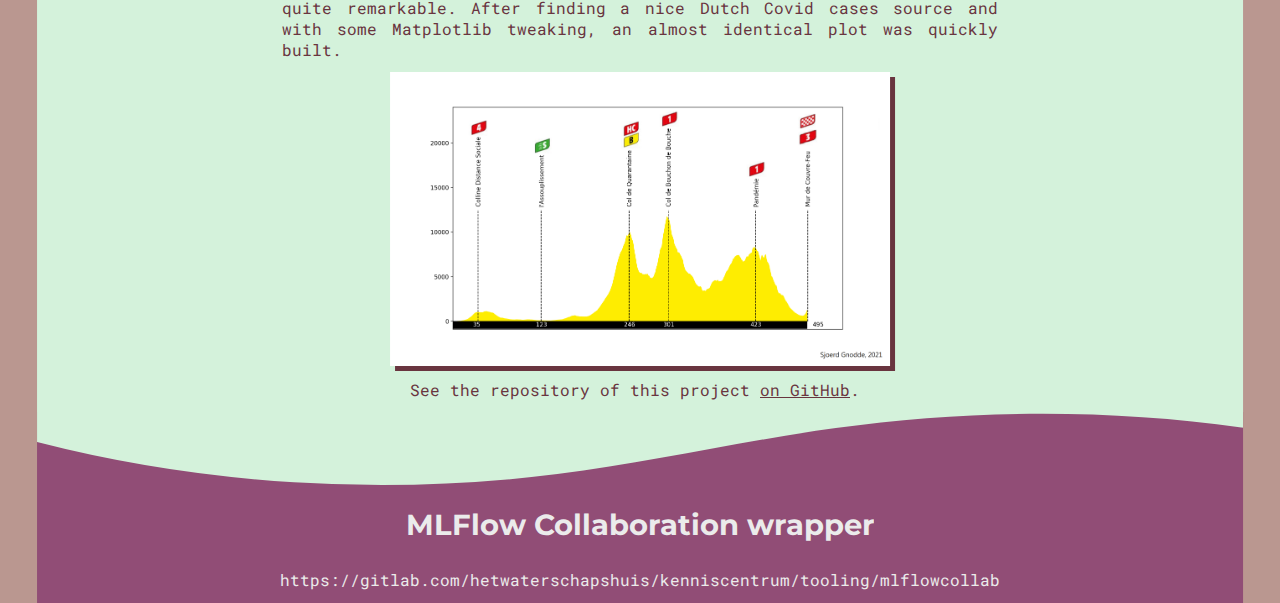
==== commit fe7ada90: "read more projects" ====
--- a/public_html/projects.html
+++ b/public_html/projects.html
@@ -4,8 +4,9 @@
 <head>
     <title>Projects - GNODDE.NL - Sjoerd Gnodde</title>
     <meta charset="UTF-8">
-    
-    <meta name="keywords" content="Projects, Gnodde, Sjoerd, copylabayesnet, tour de france, data scientist, hydrologist, Python">
+
+    <meta name="keywords"
+        content="Projects, Gnodde, Sjoerd, copylabayesnet, tour de france, data scientist, hydrologist, Python">
     <meta name="author" content="Sjoerd Gnodde">
     <meta name="viewport" content="width=device-width, initial-scale=1.0">
 
@@ -22,14 +23,14 @@
     <link rel="icon" type="image/png" href="img/favicon-32x32.png" sizes="32x32" />
     <link rel="icon" type="image/png" href="img/favicon-16x16.png" sizes="16x16" />
     <link rel="icon" type="image/png" href="img/favicon-128.png" sizes="128x128" />
-    <meta name="application-name" content="&nbsp;"/>
+    <meta name="application-name" content="&nbsp;" />
     <meta name="msapplication-TileColor" content="#FFFFFF" />
     <meta name="msapplication-TileImage" content="img/mstile-144x144.png" />
     <meta name="msapplication-square70x70logo" content="img/mstile-70x70.png" />
     <meta name="msapplication-square150x150logo" content="img/mstile-150x150.png" />
     <meta name="msapplication-wide310x150logo" content="img/mstile-310x150.png" />
     <meta name="msapplication-square310x310logo" content="img/mstile-310x310.png" />
-    
+
     <link rel="stylesheet" href="css/base.css?v=1.4">
 </head>
 
@@ -37,17 +38,18 @@
 
 
     <div class="topnav" id="topnav2">
-            <h1>GNODDE.NL</h1>
-            <h2>- Sjoerd Gnodde</h2>
-            <div class="menuRight">
+        <h1>GNODDE.NL</h1>
+        <h2>- Sjoerd Gnodde</h2>
+        <div class="menuRight">
             <a class="icon" href="https://www.linkedin.com/in/sjoerdgnodde/"><svg id="icon2svg" role="img"
-                    viewBox="0 0 24 24" xmlns="http://www.w3.org/2000/svg"  xlink:href="data:image/png;base64" height="100%" width="100%" >
+                    viewBox="0 0 24 24" xmlns="http://www.w3.org/2000/svg" xlink:href="data:image/png;base64"
+                    height="100%" width="100%">
                     <title>LinkedIn</title>
                     <path
                         d="M20.447 20.452h-3.554v-5.569c0-1.328-.027-3.037-1.852-3.037-1.853 0-2.136 1.445-2.136 2.939v5.667H9.351V9h3.414v1.561h.046c.477-.9 1.637-1.85 3.37-1.85 3.601 0 4.267 2.37 4.267 5.455v6.286zM5.337 7.433c-1.144 0-2.063-.926-2.063-2.065 0-1.138.92-2.063 2.063-2.063 1.14 0 2.064.925 2.064 2.063 0 1.139-.925 2.065-2.064 2.065zm1.782 13.019H3.555V9h3.564v11.452zM22.225 0H1.771C.792 0 0 .774 0 1.729v20.542C0 23.227.792 24 1.771 24h20.451C23.2 24 24 23.227 24 22.271V1.729C24 .774 23.2 0 22.222 0h.003z" />
                 </svg></a>
             <a class="icon" href="https://github.com/SjoerdGn"><svg id="icon1svg" role="img" viewBox="0 0 24 24"
-                    xmlns="http://www.w3.org/2000/svg" xlink:href="data:image/png;base64" height="100%" width="100%" >
+                    xmlns="http://www.w3.org/2000/svg" xlink:href="data:image/png;base64" height="100%" width="100%">
                     <title>GitHub</title>
                     <path
                         d="M12 .297c-6.63 0-12 5.373-12 12 0 5.303 3.438 9.8 8.205 11.385.6.113.82-.258.82-.577 0-.285-.01-1.04-.015-2.04-3.338.724-4.042-1.61-4.042-1.61C4.422 18.07 3.633 17.7 3.633 17.7c-1.087-.744.084-.729.084-.729 1.205.084 1.838 1.236 1.838 1.236 1.07 1.835 2.809 1.305 3.495.998.108-.776.417-1.305.76-1.605-2.665-.3-5.466-1.332-5.466-5.93 0-1.31.465-2.38 1.235-3.22-.135-.303-.54-1.523.105-3.176 0 0 1.005-.322 3.3 1.23.96-.267 1.98-.399 3-.405 1.02.006 2.04.138 3 .405 2.28-1.552 3.285-1.23 3.285-1.23.645 1.653.24 2.873.12 3.176.765.84 1.23 1.91 1.23 3.22 0 4.61-2.805 5.625-5.475 5.92.42.36.81 1.096.81 2.22 0 1.606-.015 2.896-.015 3.286 0 .315.21.69.825.57C20.565 22.092 24 17.592 24 12.297c0-6.627-5.373-12-12-12" />
@@ -59,40 +61,41 @@
             <a href="about-me.html">About me</a>
             <a href="index.html">Home</a>
         </div>
-    
+
         <div class="mobileMenu" onclick="mmPlay(this)">
             <div class="bar1"></div>
             <div class="bar2"></div>
             <div class="bar3"></div>
-          </div>
-          
         </div>
-        <div id="mobileMenuOut" >
-            <a class="icon" href="https://www.linkedin.com/in/sjoerdgnodde/"><svg id="icon2svg" role="img"
-                viewBox="0 0 24 24" xmlns="http://www.w3.org/2000/svg"  xlink:href="data:image/png;base64" height="100%" width="100%" >
+
+    </div>
+    <div id="mobileMenuOut">
+        <a class="icon" href="https://www.linkedin.com/in/sjoerdgnodde/"><svg id="icon2svg" role="img"
+                viewBox="0 0 24 24" xmlns="http://www.w3.org/2000/svg" xlink:href="data:image/png;base64" height="100%"
+                width="100%">
                 <title>LinkedIn</title>
                 <path
                     d="M20.447 20.452h-3.554v-5.569c0-1.328-.027-3.037-1.852-3.037-1.853 0-2.136 1.445-2.136 2.939v5.667H9.351V9h3.414v1.561h.046c.477-.9 1.637-1.85 3.37-1.85 3.601 0 4.267 2.37 4.267 5.455v6.286zM5.337 7.433c-1.144 0-2.063-.926-2.063-2.065 0-1.138.92-2.063 2.063-2.063 1.14 0 2.064.925 2.064 2.063 0 1.139-.925 2.065-2.064 2.065zm1.782 13.019H3.555V9h3.564v11.452zM22.225 0H1.771C.792 0 0 .774 0 1.729v20.542C0 23.227.792 24 1.771 24h20.451C23.2 24 24 23.227 24 22.271V1.729C24 .774 23.2 0 22.222 0h.003z" />
             </svg></a>
         <a class="icon" href="https://github.com/SjoerdGn"><svg id="icon1svg" role="img" viewBox="0 0 24 24"
-                xmlns="http://www.w3.org/2000/svg" xlink:href="data:image/png;base64" height="100%" width="100%" >
+                xmlns="http://www.w3.org/2000/svg" xlink:href="data:image/png;base64" height="100%" width="100%">
                 <title>GitHub</title>
                 <path
                     d="M12 .297c-6.63 0-12 5.373-12 12 0 5.303 3.438 9.8 8.205 11.385.6.113.82-.258.82-.577 0-.285-.01-1.04-.015-2.04-3.338.724-4.042-1.61-4.042-1.61C4.422 18.07 3.633 17.7 3.633 17.7c-1.087-.744.084-.729.084-.729 1.205.084 1.838 1.236 1.838 1.236 1.07 1.835 2.809 1.305 3.495.998.108-.776.417-1.305.76-1.605-2.665-.3-5.466-1.332-5.466-5.93 0-1.31.465-2.38 1.235-3.22-.135-.303-.54-1.523.105-3.176 0 0 1.005-.322 3.3 1.23.96-.267 1.98-.399 3-.405 1.02.006 2.04.138 3 .405 2.28-1.552 3.285-1.23 3.285-1.23.645 1.653.24 2.873.12 3.176.765.84 1.23 1.91 1.23 3.22 0 4.61-2.805 5.625-5.475 5.92.42.36.81 1.096.81 2.22 0 1.606-.015 2.896-.015 3.286 0 .315.21.69.825.57C20.565 22.092 24 17.592 24 12.297c0-6.627-5.373-12-12-12" />
             </svg></a>
-            <a class="unclickable">
-                <div class="vl"></div>
-            </a>
+        <a class="unclickable">
+            <div class="vl"></div>
+        </a>
         <a class="active" href="projects.html">Projects</a>
-        <br/>
-        <br/>
+        <br />
+        <br />
         <a href="about-me.html">About me</a>
-        <a  href="index.html">Home</a>
-        </div>
+        <a href="index.html">Home</a>
+    </div>
 
     <div>
         <h1 class='centered_header' id="maxwidth600">Projects</h1>
-        <h3 class='centered_header' id="maxwidth600">An overview of some of 
+        <h3 class='centered_header' id="maxwidth600">An overview of some of
             projects I worked in, either for study, professionaly or as a hobby.</h3>
 
     </div>
@@ -101,56 +104,87 @@
 
         <h1> Non-Parametric Bayesian Network Hydrologic Model x copulabayesnet</h1>
         <p>
-            I graduated from Water Management at TU Delft in 2020 with 
-            <a href="https://repository.tudelft.nl/islandora/object/uuid%253Acaf354af-3dbf-48aa-9cef-2eee2a9147a3">the thesis called "A Non-Parametric Bayesian Network"
-            Hydrologic Model: A Case Study of a Lowland Catchment</a>.
+            I graduated from Water Management at TU Delft in 2020 with
+            <a href="https://repository.tudelft.nl/islandora/object/uuid%253Acaf354af-3dbf-48aa-9cef-2eee2a9147a3">the
+                thesis called "A Non-Parametric Bayesian Network"
+                Hydrologic Model: A Case Study of a Lowland Catchment</a>. Non-parametric Bayesian Networks
+            are based on copulas. A representation
+            of how to consctruct a (Gaussian) copula can be seen here:
         </p>
-        <img class='proj_img' id="gausscop" src="img/ECDF.gif" onclick="changeImage('gausscop', 'img/ECDF.gif','img/gaussian_2_var.png')" alt="GIF of construction of copula" title="Construction of copula" />
+        <img class='proj_img' id="gausscop" src="img/ECDF.gif"
+            onclick="changeImage('gausscop', 'img/ECDF.gif','img/gaussian_2_var.png')"
+            alt="GIF of construction of copula" title="Construction of copula" />
         <p>
-            Click om the image to see a static variant which shows the construction of a copula.
+            Click on the image to see a static variant which shows the construction of a copula.
+            <span class='dots' id="dots1">
+                ...
+            </span>
         </p>
-        <br />
-        <p>
-            <a href="https://copulabayesnet.readthedocs.io/en/latest/">copulabayesnet</a>
-            
-        </p>
- 
+
+        <span class="hiddenProj" id="hiddenProj1">
+            <p>
+                The case study of the thesis was done in a catchment in the north of the
+                Netherlands:
+            </p>
+            <img class='proj_img' id="loc_catch" src="img/location_catchment.png" alt="Overview image of case study"
+                title="Overview of case study" />
+            <p>
+
+                <a href="https://copulabayesnet.readthedocs.io/en/latest/">copulabayesnet</a>
+
+            </p>
+        </span>
+        <button class="readMoreButton" onclick="readMore('btn1', 'hiddenProj1', 'dots1')" id="btn1">Read more</button>
+
     </section>
     <section class="red">
         <h1>Serious game paper</h1>
         <p>https://link.springer.com/chapter/10.1007/978-3-030-34350-7_38</p>
         <div class="wave1" id="waveblue">
-            <svg data-name="Layer 1" xmlns="http://www.w3.org/2000/svg" viewBox="0 0 1200 120" preserveAspectRatio="none">
-            <path d="M321.39,56.44c58-10.79,114.16-30.13,172-41.86,82.39-16.72,168.19-17.73,250.45-.39C823.78,31,906.67,72,985.66,92.83c70.05,18.48,146.53,26.09,214.34,3V0H0V27.35A600.21,600.21,0,0,0,321.39,56.44Z" class="shape-fill"></path>
-        </svg>
+            <svg data-name="Layer 1" xmlns="http://www.w3.org/2000/svg" viewBox="0 0 1200 120"
+                preserveAspectRatio="none">
+                <path
+                    d="M321.39,56.44c58-10.79,114.16-30.13,172-41.86,82.39-16.72,168.19-17.73,250.45-.39C823.78,31,906.67,72,985.66,92.83c70.05,18.48,146.53,26.09,214.34,3V0H0V27.35A600.21,600.21,0,0,0,321.39,56.44Z"
+                    class="shape-fill"></path>
+            </svg>
     </section>
     <section class="pink">
         <h1>A bit of humour in grim times: </br> Covid cases Tour de France Profile</h1>
-        <p>In the summer of 2021, during the Tour de France, I found the resemblence of the chart of the weekly rolling average Covid cases per day to the elevation profile of a mountain stage in the 
-            Tour de France quite remarkable. After finding a nice Dutch Covid cases source and with some Matplotlib tweaking, an almost identical plot was quickly built.
-            </p>
-            <img class='proj_img'  src="img/TDF_corona_edition_icons.png" alt="Covid cases as Tour de France stage Profile" title="Covid cases as Tour de France stage Profile" />
-            
-            <p>
-                See the repository of this project 
+        <p>In the summer of 2021, during the Tour de France, I found the resemblence of the chart of the weekly rolling
+            average Covid cases per day to the elevation profile of a mountain stage in the
+            Tour de France quite remarkable. After finding a nice Dutch Covid cases source and with some Matplotlib
+            tweaking, an almost identical plot was quickly built.
+        </p>
+        <img class='proj_img' src="img/TDF_corona_edition_icons.png" alt="Covid cases as Tour de France stage Profile"
+            title="Covid cases as Tour de France stage Profile" />
+
+        <p>
+            See the repository of this project
             <a href="https://github.com/SjoerdGn/covid-tdf-profile"> on GitHub</a>.
 
-            </p>
+        </p>
         <div class="wave1" id='wavered'>
-            <svg data-name="Layer 1" xmlns="http://www.w3.org/2000/svg" viewBox="0 0 1200 120" preserveAspectRatio="none">
-            <path d="M321.39,56.44c58-10.79,114.16-30.13,172-41.86,82.39-16.72,168.19-17.73,250.45-.39C823.78,31,906.67,72,985.66,92.83c70.05,18.48,146.53,26.09,214.34,3V0H0V27.35A600.21,600.21,0,0,0,321.39,56.44Z" class="shape-fill"></path>
-        </svg>
+            <svg data-name="Layer 1" xmlns="http://www.w3.org/2000/svg" viewBox="0 0 1200 120"
+                preserveAspectRatio="none">
+                <path
+                    d="M321.39,56.44c58-10.79,114.16-30.13,172-41.86,82.39-16.72,168.19-17.73,250.45-.39C823.78,31,906.67,72,985.66,92.83c70.05,18.48,146.53,26.09,214.34,3V0H0V27.35A600.21,600.21,0,0,0,321.39,56.44Z"
+                    class="shape-fill"></path>
+            </svg>
         </div>
     </section>
     <section class="red">
         <h1>MLFlow Collaboration wrapper</h1>
         <p>https://gitlab.com/hetwaterschapshuis/kenniscentrum/tooling/mlflowcollab</p>
         <div class="wave1" id='wavepink'>
-            <svg data-name="Layer 1" xmlns="http://www.w3.org/2000/svg" viewBox="0 0 1200 120" preserveAspectRatio="none">
-            <path d="M321.39,56.44c58-10.79,114.16-30.13,172-41.86,82.39-16.72,168.19-17.73,250.45-.39C823.78,31,906.67,72,985.66,92.83c70.05,18.48,146.53,26.09,214.34,3V0H0V27.35A600.21,600.21,0,0,0,321.39,56.44Z" class="shape-fill"></path>
-        </svg>
+            <svg data-name="Layer 1" xmlns="http://www.w3.org/2000/svg" viewBox="0 0 1200 120"
+                preserveAspectRatio="none">
+                <path
+                    d="M321.39,56.44c58-10.79,114.16-30.13,172-41.86,82.39-16.72,168.19-17.73,250.45-.39C823.78,31,906.67,72,985.66,92.83c70.05,18.48,146.53,26.09,214.34,3V0H0V27.35A600.21,600.21,0,0,0,321.39,56.44Z"
+                    class="shape-fill"></path>
+            </svg>
     </section>
 </body>
 <script src="scripts/projects.js"></script>
 <script src="scripts/main.js"></script>
+
 </html>--- a/public_html/css/base.css
+++ b/public_html/css/base.css
@@ -38,7 +38,7 @@
     /*background-image: url('../img/mountain_1.png');*/
     background-color: var(--c3);
     background-size: 100%;
-    padding: 3em;
+    padding: 0 2% 0 2%;
     /*
     background-repeat: no-repeat;
     background-attachment: fixed;
@@ -90,9 +90,14 @@
     margin: auto;
 }
 */
-img {
+
+
+.proj_img {
     padding: 0;
     box-shadow: 5px 5px var(--c5);
+    margin-left: auto;
+    margin-right: auto;
+    display: block;
 }
 
 
@@ -252,10 +257,8 @@
 }
 
 
-
-
 #mobileMenuOut a {
-    background-color: rgba(20, 37, 49, 0.5);
+    background-color: rgba(20, 37, 49, 0.9);
     float: right;
     color: #f2f2f2;
     text-align: center;
@@ -296,8 +299,8 @@
 
 #mobileMenuOut {
     position: absolute;
-    z-index: 1;
-    right: 48px;
+    z-index: 3;
+    right: 2%;
 
 }
 
@@ -329,16 +332,9 @@
 /* OLD NAVBAR */
 
 .openPage {
-    font-size: calc(1.8vw + 6px);
-}
-
-.code {
-    color: rgb(190, 190, 190);
-    background-color: rgb(0, 0, 0);
-    border: 1px solid #999;
-    display: block;
-    padding: 20px;
-}
+    font-size: calc(1vw + 10px);
+}
+
 
 #section1 {
     background-color: var(--c5);
@@ -363,6 +359,7 @@
 }
 
 
+
 section p {
     text-align: justify;
     text-justify: inter-word;
@@ -370,6 +367,10 @@
     margin-top: .8em;
 }
 
+#hiddenProj1 {display: none;}
+
+
+
 .centered_header {
     text-align: center;
 }
@@ -380,17 +381,10 @@
     background: var(--c2);
 }
 
-.blue h1 {
+.blue h1, .blue p, .blue a, .blue .dots {
     color: var(--c5);
 }
 
-.blue p {
-    color: var(--c5);
-}
-
-.blue a {
-    color: var(--c5);
-}
 
 .red {
     background: var(--c4);
@@ -409,6 +403,7 @@
 .pink p {
     color: var(--c5);
 }
+
 
 
 .pink a {
@@ -458,6 +453,13 @@
     margin-right: auto;
 }
 
+section .hiddenProj img.proj_img {
+    width: 100%;
+    max-width: 500px;
+    margin-left: auto;
+    margin-right: auto;
+} 
+
 #gausscop {
     cursor: pointer;
 }
@@ -466,4 +468,16 @@
 #mobileMenuOut {
     margin-left: auto;
     margin-right: 0;
-}+}
+
+.readMoreButton {
+    background-color: var(--c6);
+    border: none;
+    color: rgb(235, 235, 235);
+    padding: .8em 1em;
+    text-align: center;
+    text-decoration: none;
+    display: inline-block;
+    font-size: 16px;
+    cursor: pointer;
+  }
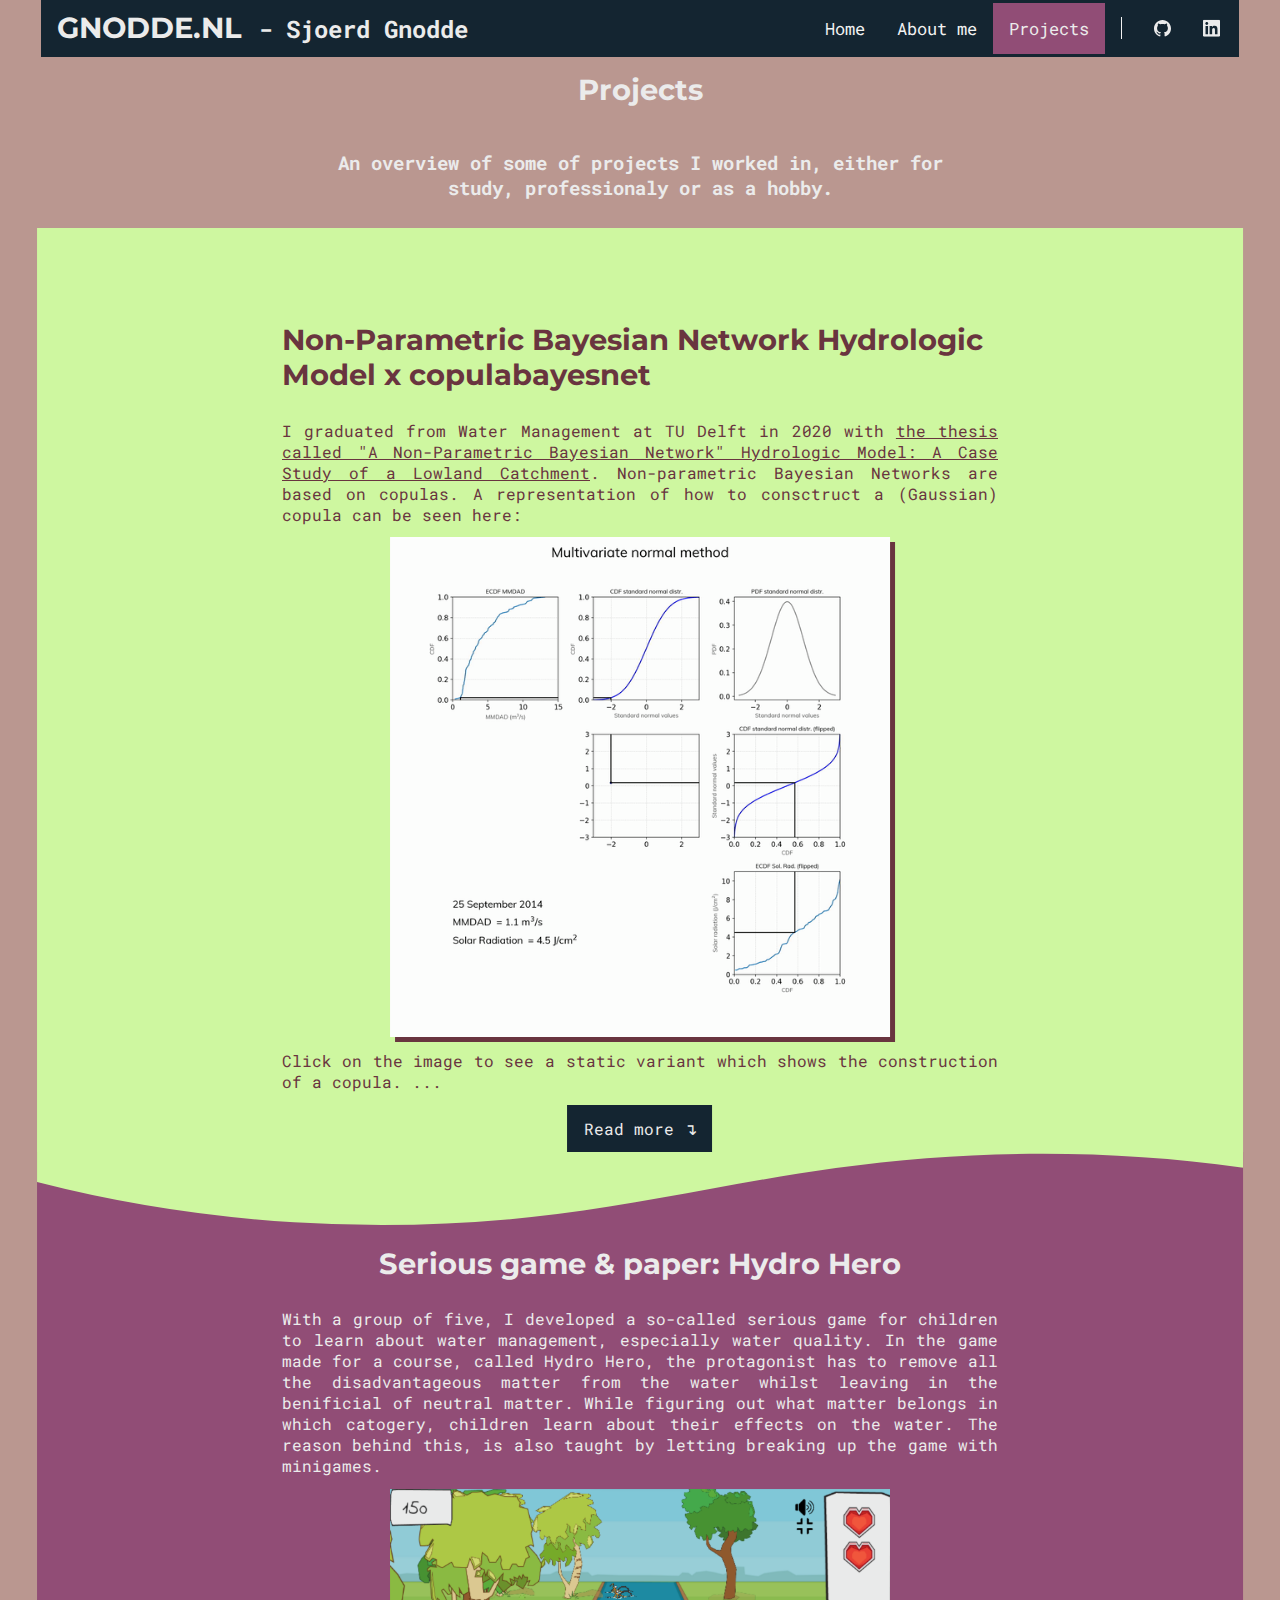
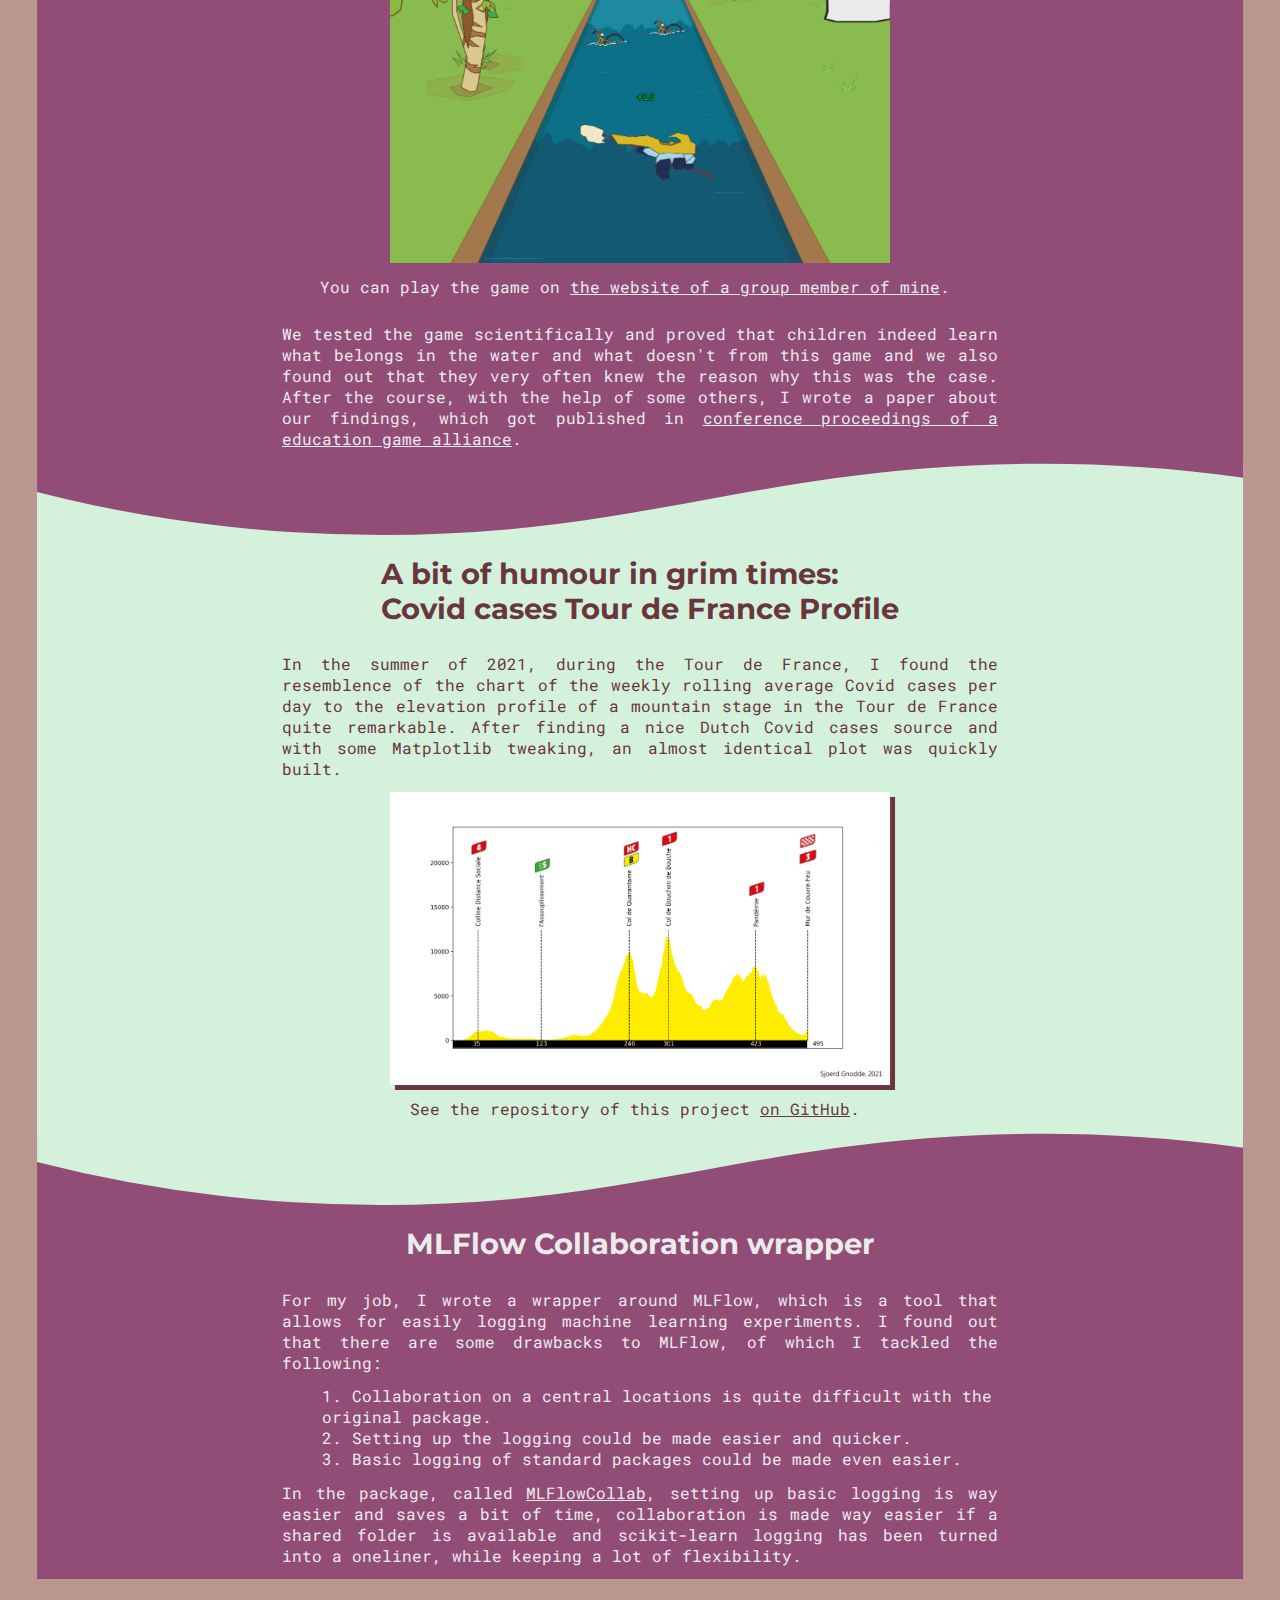
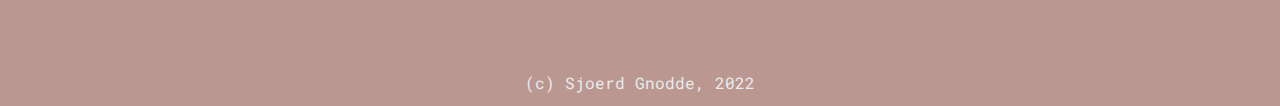
==== commit 885b8107: "all projects added" ====
--- a/public_html/projects.html
+++ b/public_html/projects.html
@@ -128,18 +128,59 @@
             </p>
             <img class='proj_img' id="loc_catch" src="img/location_catchment.png" alt="Overview image of case study"
                 title="Overview of case study" />
+
             <p>
-
-                <a href="https://copulabayesnet.readthedocs.io/en/latest/">copulabayesnet</a>
-
+                For this case study, I decided to predict the maximum monthly daily average discharge of the river. For
+                this cause, I determined the most favourable Bayesian Network layout, given variables' relations and
+                prediction strength:
             </p>
+            <img class='proj_img' id="loc_catch" src="img/FINALMODEL3.png" alt="Final model thesis NPBN"
+                title="Final model thesis NPBN" />
+
+            <p>
+                I tested this model with a Python package that I had written for this thesis, called
+                <a href="https://copulabayesnet.readthedocs.io/en/latest/">copulabayesnet</a>.
+                The final result had a Kling-Gupta efficiency, which is a hydrologic metric, of 0.79 (out of 1). That is
+                a very decent score
+                and was significantly higher than that of the currently in-use SOBEK model.
+
+            </p>
+            <img class='proj_img' id="loc_catch" src="img/pred_target_fitted_model_4.png" alt="Results"
+                title="results" />
+            <p>The predictions and measurements of the monthly maximum daily average discharges.</p>
+
         </span>
-        <button class="readMoreButton" onclick="readMore('btn1', 'hiddenProj1', 'dots1')" id="btn1">Read more</button>
+        <button class="readMoreButton" onclick="readMore('btn1', 'hiddenProj1', 'dots1')" id="btn1">Read more
+            &#8628;</button>
 
     </section>
     <section class="red">
-        <h1>Serious game paper</h1>
-        <p>https://link.springer.com/chapter/10.1007/978-3-030-34350-7_38</p>
+        <h1>Serious game & paper: Hydro Hero</h1>
+
+        <p>With a group of five, I developed a so-called serious game for children to learn about
+            water management, especially water quality. In the game made for a course, called Hydro Hero, the
+            protagonist
+            has to remove all the disadvantageous matter from the water whilst leaving in the benificial
+            of neutral matter. While figuring out what matter belongs in which catogery,
+            children learn about their effects on the water. The reason behind this, is also taught
+            by letting breaking up the game with minigames.
+        </p>
+        <a href="https://dswaab.nl/hydrohero/"><img class='proj_img' id="hydroHero" src="img/hydrohero.png"
+                alt="Overview Hydro Hero" title="Overview of Hydro Hero" /></a>
+        <p>
+            You can play the game on <a href="https://dswaab.nl/hydrohero/"> the website of a group member of mine</a>.
+
+        </p>
+        <p>
+            We tested the game scientifically and proved that children indeed learn what belongs in the water and what
+            doesn't from this game
+            and we also found out that they very often knew the reason why this was the case. After the course, with the
+            help of some others,
+            I wrote a paper about our findings, which got published in
+            <a href="https://link.springer.com/chapter/10.1007/978-3-030-34350-7_38"> conference proceedings of a
+                education game alliance</a>.
+        </p>
+
         <div class="wave1" id="waveblue">
             <svg data-name="Layer 1" xmlns="http://www.w3.org/2000/svg" viewBox="0 0 1200 120"
                 preserveAspectRatio="none">
@@ -174,7 +215,20 @@
     </section>
     <section class="red">
         <h1>MLFlow Collaboration wrapper</h1>
-        <p>https://gitlab.com/hetwaterschapshuis/kenniscentrum/tooling/mlflowcollab</p>
+        <p>For my job, I wrote a wrapper around MLFlow, which is a tool that allows for easily logging machine learning
+            experiments. I found out that
+            there are some drawbacks to MLFlow, of which I tackled the following:
+        </p>
+            <ol>
+            <li>1. Collaboration on a central locations is quite difficult with the original package.</li>
+            <li>2. Setting up the logging could be made easier and quicker.</li>
+            <li>3. Basic logging of standard packages could be made even easier.</li>
+        </ol>
+        <p>
+        In the package, called <a href="https://gitlab.com/hetwaterschapshuis/kenniscentrum/tooling/mlflowcollab">MLFlowCollab</a>,
+        setting up basic logging is way easier and saves a bit of time, collaboration is made way easier if a shared
+        folder is available
+        and scikit-learn logging has been turned into a oneliner, while keeping a lot of flexibility.</p>
         <div class="wave1" id='wavepink'>
             <svg data-name="Layer 1" xmlns="http://www.w3.org/2000/svg" viewBox="0 0 1200 120"
                 preserveAspectRatio="none">
@@ -183,6 +237,8 @@
                     class="shape-fill"></path>
             </svg>
     </section>
+    <section><p>(c) Sjoerd Gnodde, 2022</p></section>
+    
 </body>
 <script src="scripts/projects.js"></script>
 <script src="scripts/main.js"></script>
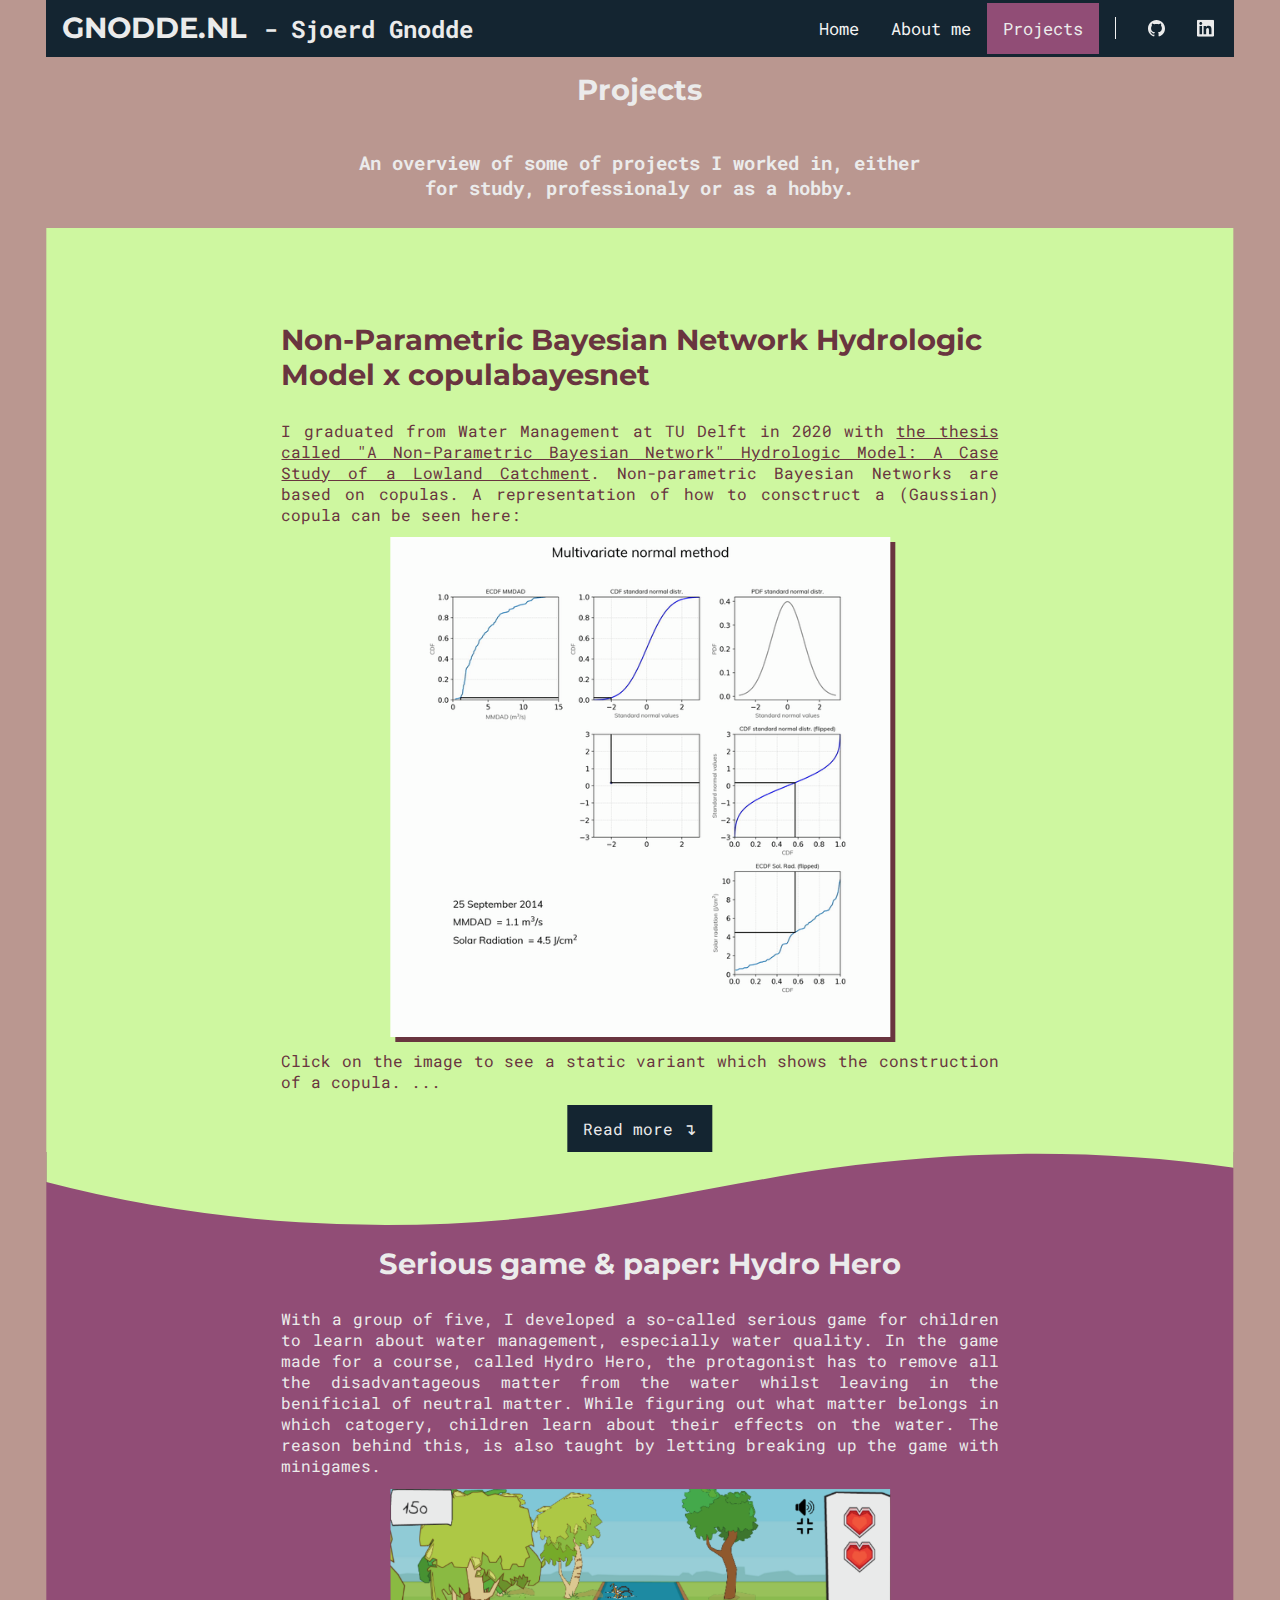
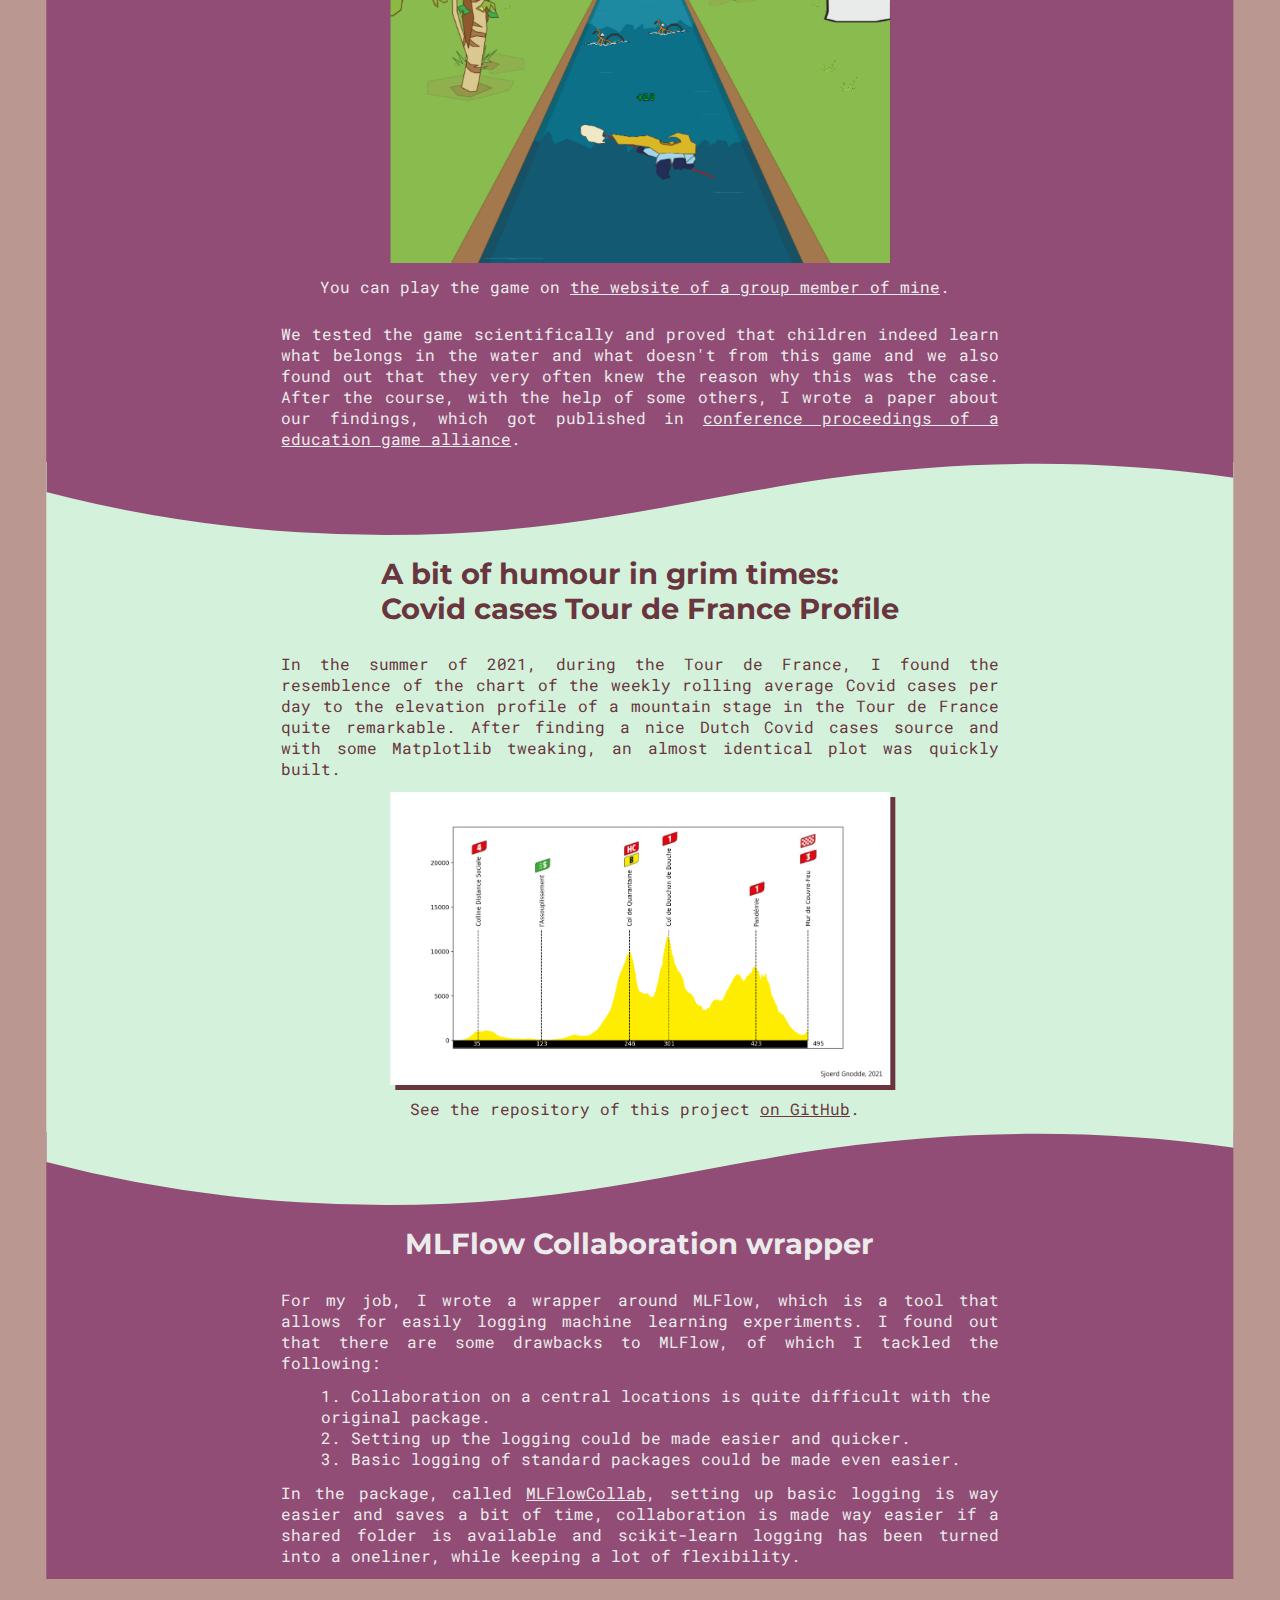
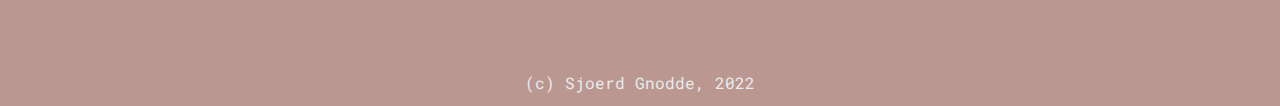
==== commit 49ebe4ff: "margins fixed" ====
--- a/public_html/projects.html
+++ b/public_html/projects.html
@@ -31,14 +31,14 @@
     <meta name="msapplication-wide310x150logo" content="img/mstile-310x150.png" />
     <meta name="msapplication-square310x310logo" content="img/mstile-310x310.png" />
 
-    <link rel="stylesheet" href="css/base.css?v=1.4">
+    <link rel="stylesheet" href="css/base.css?v=1.7">
 </head>
 
 <body onload="replaceText()">
 
-
+<div id="mainBody">
     <div class="topnav" id="topnav2">
-        <h1>GNODDE.NL</h1>
+        <a href="index.html" class="title"><h1>GNODDE.NL</h1></a>
         <h2>- Sjoerd Gnodde</h2>
         <div class="menuRight">
             <a class="icon" href="https://www.linkedin.com/in/sjoerdgnodde/"><svg id="icon2svg" role="img"
@@ -70,6 +70,18 @@
 
     </div>
     <div id="mobileMenuOut">
+        <a href="index.html">Home</a>
+        <a href="about-me.html">About me</a>
+        
+        <a class="active" href="projects.html">Projects</a>
+        
+        <a class="icon" href="https://github.com/SjoerdGn"><svg id="icon1svg" role="img" viewBox="0 0 24 24"
+            xmlns="http://www.w3.org/2000/svg" xlink:href="data:image/png;base64" height="100%" width="100%">
+            <title>GitHub</title>
+            <path
+                d="M12 .297c-6.63 0-12 5.373-12 12 0 5.303 3.438 9.8 8.205 11.385.6.113.82-.258.82-.577 0-.285-.01-1.04-.015-2.04-3.338.724-4.042-1.61-4.042-1.61C4.422 18.07 3.633 17.7 3.633 17.7c-1.087-.744.084-.729.084-.729 1.205.084 1.838 1.236 1.838 1.236 1.07 1.835 2.809 1.305 3.495.998.108-.776.417-1.305.76-1.605-2.665-.3-5.466-1.332-5.466-5.93 0-1.31.465-2.38 1.235-3.22-.135-.303-.54-1.523.105-3.176 0 0 1.005-.322 3.3 1.23.96-.267 1.98-.399 3-.405 1.02.006 2.04.138 3 .405 2.28-1.552 3.285-1.23 3.285-1.23.645 1.653.24 2.873.12 3.176.765.84 1.23 1.91 1.23 3.22 0 4.61-2.805 5.625-5.475 5.92.42.36.81 1.096.81 2.22 0 1.606-.015 2.896-.015 3.286 0 .315.21.69.825.57C20.565 22.092 24 17.592 24 12.297c0-6.627-5.373-12-12-12" />
+        </svg></a>
+
         <a class="icon" href="https://www.linkedin.com/in/sjoerdgnodde/"><svg id="icon2svg" role="img"
                 viewBox="0 0 24 24" xmlns="http://www.w3.org/2000/svg" xlink:href="data:image/png;base64" height="100%"
                 width="100%">
@@ -77,20 +89,8 @@
                 <path
                     d="M20.447 20.452h-3.554v-5.569c0-1.328-.027-3.037-1.852-3.037-1.853 0-2.136 1.445-2.136 2.939v5.667H9.351V9h3.414v1.561h.046c.477-.9 1.637-1.85 3.37-1.85 3.601 0 4.267 2.37 4.267 5.455v6.286zM5.337 7.433c-1.144 0-2.063-.926-2.063-2.065 0-1.138.92-2.063 2.063-2.063 1.14 0 2.064.925 2.064 2.063 0 1.139-.925 2.065-2.064 2.065zm1.782 13.019H3.555V9h3.564v11.452zM22.225 0H1.771C.792 0 0 .774 0 1.729v20.542C0 23.227.792 24 1.771 24h20.451C23.2 24 24 23.227 24 22.271V1.729C24 .774 23.2 0 22.222 0h.003z" />
             </svg></a>
-        <a class="icon" href="https://github.com/SjoerdGn"><svg id="icon1svg" role="img" viewBox="0 0 24 24"
-                xmlns="http://www.w3.org/2000/svg" xlink:href="data:image/png;base64" height="100%" width="100%">
-                <title>GitHub</title>
-                <path
-                    d="M12 .297c-6.63 0-12 5.373-12 12 0 5.303 3.438 9.8 8.205 11.385.6.113.82-.258.82-.577 0-.285-.01-1.04-.015-2.04-3.338.724-4.042-1.61-4.042-1.61C4.422 18.07 3.633 17.7 3.633 17.7c-1.087-.744.084-.729.084-.729 1.205.084 1.838 1.236 1.838 1.236 1.07 1.835 2.809 1.305 3.495.998.108-.776.417-1.305.76-1.605-2.665-.3-5.466-1.332-5.466-5.93 0-1.31.465-2.38 1.235-3.22-.135-.303-.54-1.523.105-3.176 0 0 1.005-.322 3.3 1.23.96-.267 1.98-.399 3-.405 1.02.006 2.04.138 3 .405 2.28-1.552 3.285-1.23 3.285-1.23.645 1.653.24 2.873.12 3.176.765.84 1.23 1.91 1.23 3.22 0 4.61-2.805 5.625-5.475 5.92.42.36.81 1.096.81 2.22 0 1.606-.015 2.896-.015 3.286 0 .315.21.69.825.57C20.565 22.092 24 17.592 24 12.297c0-6.627-5.373-12-12-12" />
-            </svg></a>
-        <a class="unclickable">
-            <div class="vl"></div>
-        </a>
-        <a class="active" href="projects.html">Projects</a>
-        <br />
-        <br />
-        <a href="about-me.html">About me</a>
-        <a href="index.html">Home</a>
+        
+        
     </div>
 
     <div>
@@ -238,7 +238,7 @@
             </svg>
     </section>
     <section><p>(c) Sjoerd Gnodde, 2022</p></section>
-    
+</div>
 </body>
 <script src="scripts/projects.js"></script>
 <script src="scripts/main.js"></script>
--- a/public_html/css/base.css
+++ b/public_html/css/base.css
@@ -193,7 +193,9 @@
     }
 }
 
-.topnav a {
+
+
+.topnav a:not(.title) {
     float: right;
     color: #f2f2f2;
     text-align: center;
@@ -202,7 +204,7 @@
     font-size: 17px;
 }
 
-.topnav h1 {
+.topnav a h1 {
     float: left;
     margin-bottom: auto;
     margin-top: auto;
@@ -213,6 +215,11 @@
     padding-right: 8px;
 }
 
+.topnav a h1:hover {
+    text-shadow: 5px 5px var(--c4);}
+
+
+
 .topnav h2 {
     float: left;
     margin-bottom: auto;
@@ -256,15 +263,39 @@
     color: rgb(235, 235, 235);
 }
 
+#mobileMenuOut {
+    display: none;
+}
+
+
+#mobileMenuOut a.active {
+    background-color: var(--c4);
+    color: rgb(235, 235, 235);
+}
+
+#mobileMenuOut {
+    position: absolute;
+    z-index: 3;
+    right: 2%;
+    width: 7em;
+    padding-left: 1em;
+    padding-right: 1em;
+}
+
 
 #mobileMenuOut a {
-    background-color: rgba(20, 37, 49, 0.9);
-    float: right;
+    background-color: var(--c6);
+    float: left;
     color: #f2f2f2;
     text-align: center;
-    padding: 14px 16px;
     text-decoration: none;
     font-size: 17px;
+    padding: .5em .5em;
+    width: 100%;
+    padding-left: .5em;
+    padding-right: .5em;
+    /* margin-left: 1em;
+    margin-right: 1em; */
 }
 
 
@@ -280,7 +311,7 @@
 
 /* Change the color of links on hover */
 
-#mobileMenuOut a:hover:not(.unclickable) {
+#mobileMenuOut a:hover{
     background-color: var(--c1);
     color: var(--c6);
     fill: var(--c6);
@@ -292,29 +323,19 @@
 
 /* Add a color to the active/current link */
 
-#mobileMenuOut a.active {
-    background-color: var(--c4);
-    color: rgb(235, 235, 235);
-}
-
-#mobileMenuOut {
-    position: absolute;
-    z-index: 3;
-    right: 2%;
-
-}
-
+#mainBody {
+    width: calc(95% + 20px);
+    margin-left: auto;
+    margin-right: auto;  
+}
 
 #topnav2 {
-    width: calc(95% + 20px);
-    margin-left: auto;
-    margin-right: auto;
-}
-
-
-#mobileMenuOut {
-    display: none;
-}
+    width: auto /*calc(95% + 20px)*/;
+    margin-left: auto;
+    margin-right: auto;
+}
+
+
 
 
 
@@ -349,7 +370,7 @@
     align-items: center;
     padding-top: 5em;
 
-    width: calc(42% + 200px);
+    width: auto /*calc(42% + 200px)*/;
     left: 50%;
     right: 50%;
     transform: translate(-50%, -0%);
@@ -463,12 +484,12 @@
 #gausscop {
     cursor: pointer;
 }
-
+/* 
 
 #mobileMenuOut {
     margin-left: auto;
     margin-right: 0;
-}
+} */
 
 .readMoreButton {
     background-color: var(--c6);
